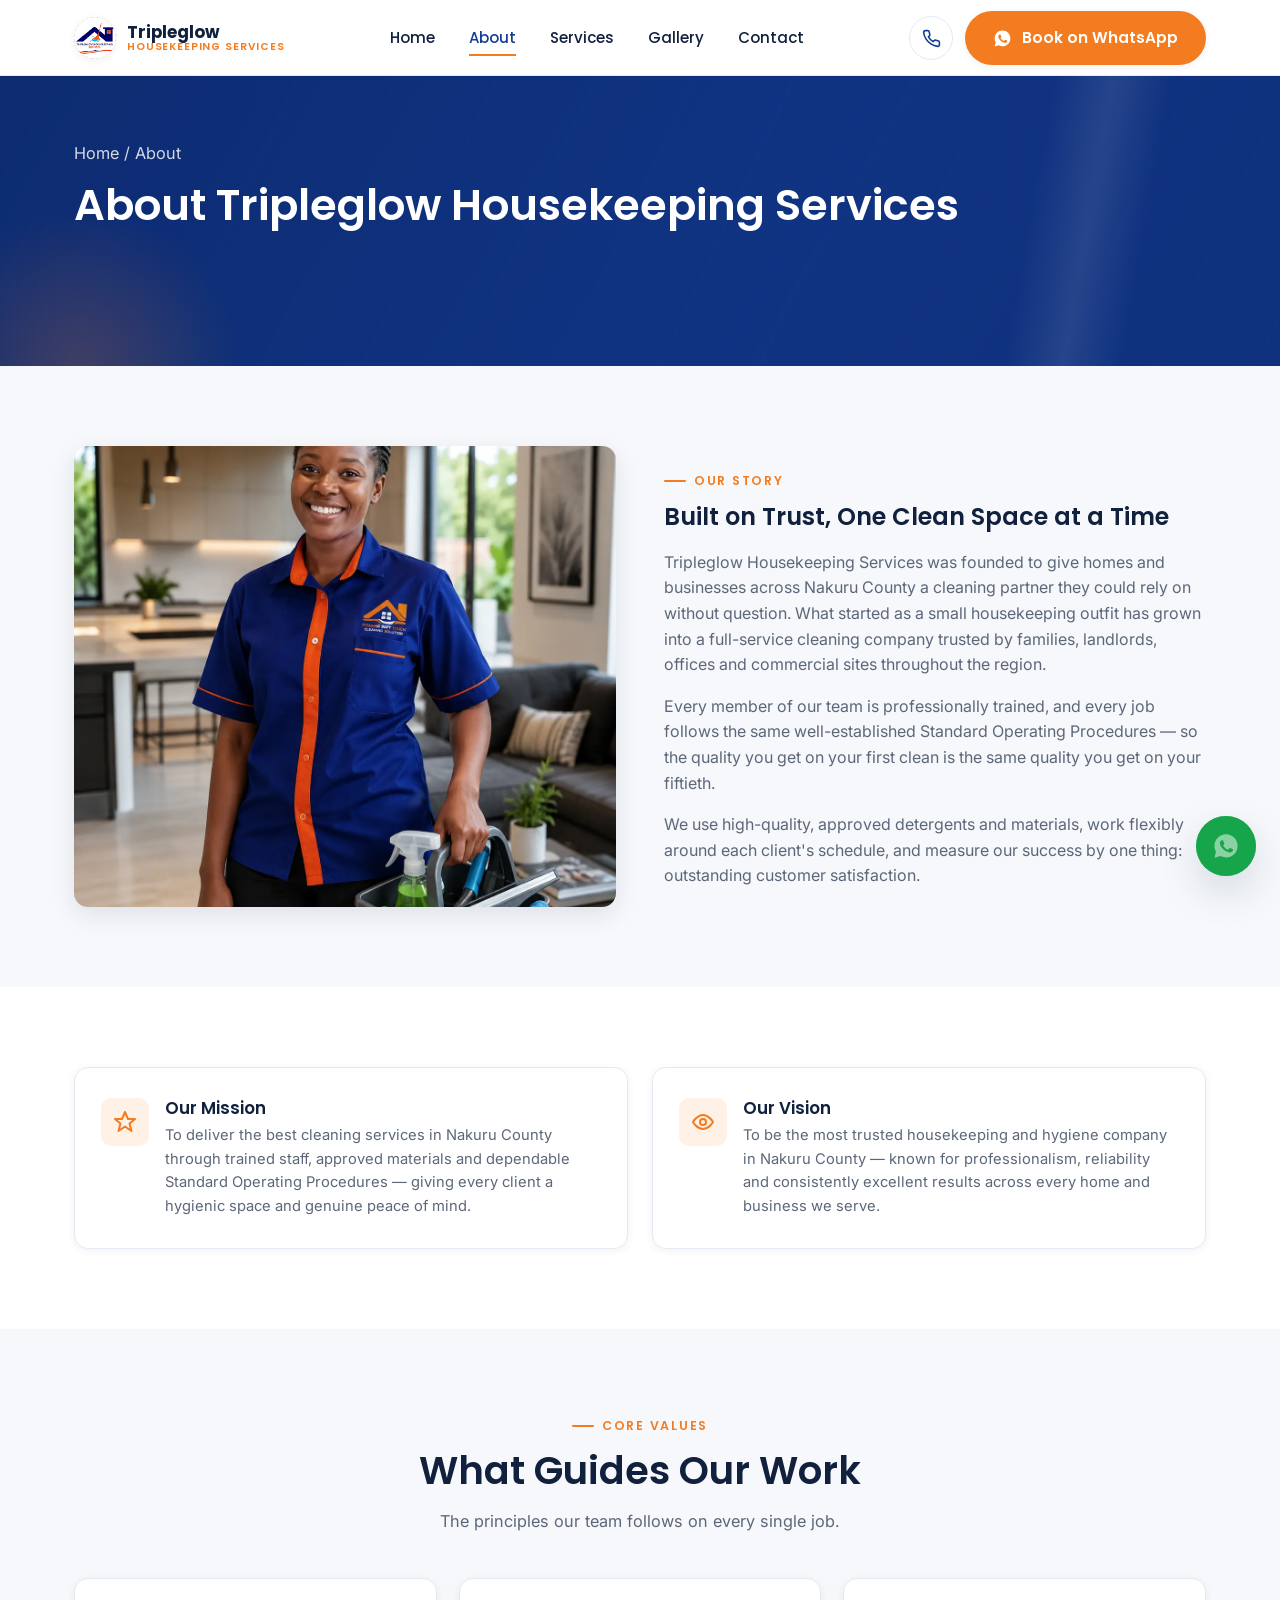
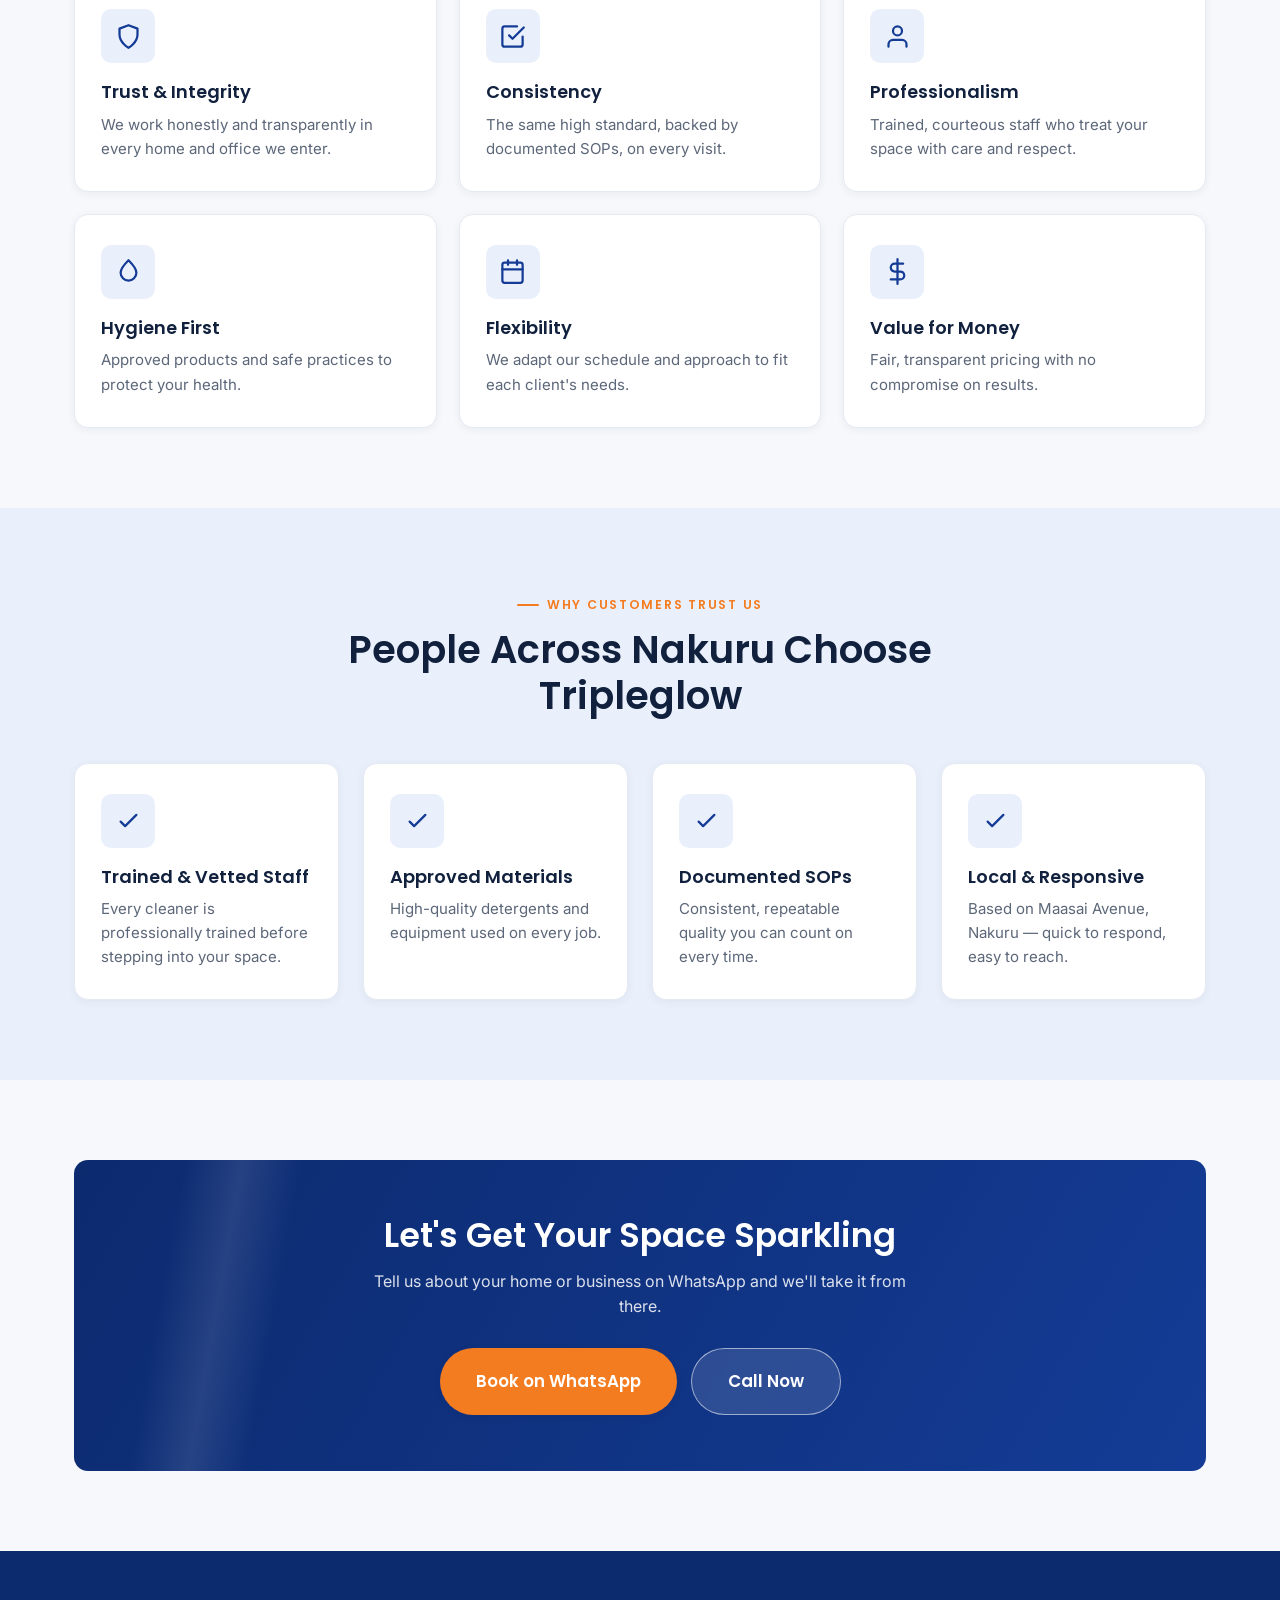
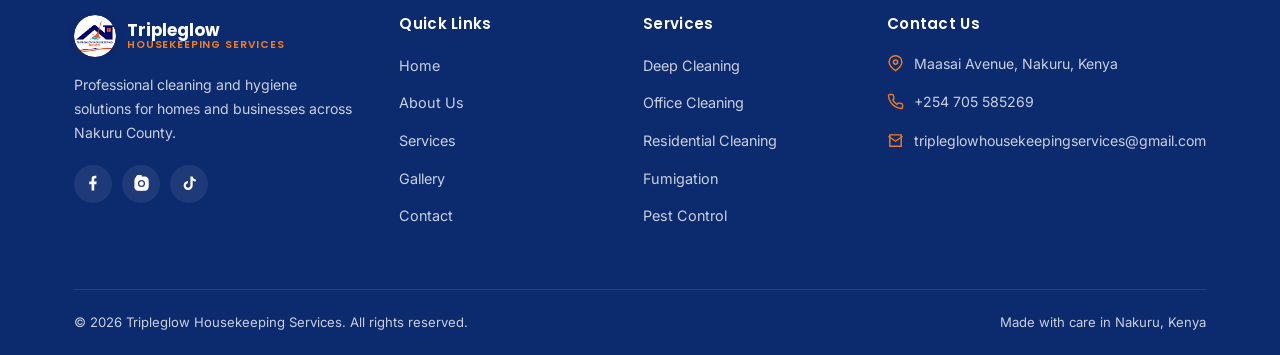
==== about.html @ 1dbc38e0 "Initial commit" ====
<!DOCTYPE html>
<html lang="en">
<head>
<meta charset="UTF-8">
<meta name="viewport" content="width=device-width, initial-scale=1.0">
<title>About Us | Tripleglow Housekeeping Services Nakuru</title>
<meta name="description" content="Learn about Tripleglow Housekeeping Services — our story, mission, vision and values behind Nakuru's trusted cleaning company.">
<meta name="robots" content="index, follow, max-image-preview:large">
<meta name="geo.region" content="KE-30">
<meta name="geo.placename" content="Nakuru">
<link rel="canonical" href="https://tripleglowhousekeeping.co.ke/about.html">

<meta property="og:type" content="website">
<meta property="og:title" content="About Us | Tripleglow Housekeeping Services">
<meta property="og:description" content="Our story, mission, vision and values — the team behind Nakuru's trusted cleaning company.">
<meta property="og:image" content="https://tripleglowhousekeeping.co.ke/assets/images/shared/og-cover.webp">
<meta property="og:image:width" content="1200">
<meta property="og:image:height" content="630">
<meta property="og:image:alt" content="Tripleglow Housekeeping Services — professional cleaning in Nakuru, Kenya">
<meta property="og:url" content="https://tripleglowhousekeeping.co.ke/about.html">
<meta property="og:locale" content="en_KE">
<meta property="og:site_name" content="Tripleglow Housekeeping Services">

<meta name="twitter:card" content="summary_large_image">
<meta name="twitter:title" content="About Us | Tripleglow Housekeeping Services">
<meta name="twitter:description" content="Our story, mission, vision and values — the team behind Nakuru's trusted cleaning company.">
<meta name="twitter:image" content="https://tripleglowhousekeeping.co.ke/assets/images/shared/og-cover.webp">

<link rel="icon" href="favicon.ico?v=2" sizes="any">
<link rel="icon" href="assets/icons/logo.png?v=2" type="image/png">
<link rel="apple-touch-icon" href="assets/icons/logo.png?v=2">
<link rel="preconnect" href="https://fonts.googleapis.com">
<link rel="preconnect" href="https://fonts.gstatic.com" crossorigin>
<link href="https://fonts.googleapis.com/css2?family=Poppins:wght@500;600;700&family=Inter:wght@400;500;600&display=swap" rel="stylesheet">
<link rel="stylesheet" href="css/style.css">

<script type="application/ld+json">
{
  "@context": "https://schema.org",
  "@type": "BreadcrumbList",
  "itemListElement": [
    { "@type": "ListItem", "position": 1, "name": "Home", "item": "https://tripleglowhousekeeping.co.ke/" },
    { "@type": "ListItem", "position": 2, "name": "About", "item": "https://tripleglowhousekeeping.co.ke/about.html" }
  ]
}
</script>
</head>
<body>

<a href="#main" class="skip-link">Skip to content</a>

<div class="page-gate" aria-hidden="true">
  <span class="gate-panel gate-left"></span>
  <span class="gate-panel gate-right"></span>
  <span class="gate-mark">
    <svg viewBox="0 0 24 24" fill="none" stroke="#fff" stroke-width="2" stroke-linecap="round" stroke-linejoin="round"><path d="M5 12l4 4L19 6"/></svg>
  </span>
</div>

<header class="site-header">
  <div class="container nav">
    <a href="index.html" class="brand" aria-label="Tripleglow Housekeeping Services home">
      <span class="brand-mark"><img src="assets/icons/logo.png" alt="Tripleglow Housekeeping Services logo" width="42" height="42" loading="eager"></span>
      <span class="brand-name"><strong>Tripleglow</strong><span>Housekeeping Services</span></span>
    </a>
    <nav class="nav-links" aria-label="Primary">
      <a href="index.html">Home</a>
      <a href="about.html" class="active">About</a>
      <a href="services.html">Services</a>
      <a href="gallery.html">Gallery</a>
      <a href="contact.html">Contact</a>
    </nav>
    <div class="nav-cta">
      <a href="tel:+254705585269" class="nav-call" aria-label="Call Tripleglow Housekeeping Services">
        <svg viewBox="0 0 24 24" fill="none" stroke="currentColor" stroke-width="2" stroke-linecap="round" stroke-linejoin="round"><path d="M22 16.92v3a2 2 0 0 1-2.18 2 19.79 19.79 0 0 1-8.63-3.07 19.5 19.5 0 0 1-6-6 19.79 19.79 0 0 1-3.07-8.67A2 2 0 0 1 4.11 2h3a2 2 0 0 1 2 1.72c.127.96.361 1.903.7 2.81a2 2 0 0 1-.45 2.11L8.09 9.91a16 16 0 0 0 6 6l1.27-1.27a2 2 0 0 1 2.11-.45c.907.339 1.85.573 2.81.7A2 2 0 0 1 22 16.92z"/></svg>
      </a>
      <a href="https://wa.me/254705585269?text=Hello%20Tripleglow%20Housekeeping%20Services,%20I%20would%20like%20to%20request%20a%20quotation%20for%20your%20cleaning%20services." class="btn btn-primary" target="_blank" rel="noopener">
        <svg viewBox="0 0 24 24" fill="currentColor"><path d="M12.04 2C6.58 2 2.13 6.45 2.13 11.91c0 1.75.46 3.45 1.32 4.95L2.05 22l5.25-1.38a9.9 9.9 0 0 0 4.74 1.21h.01c5.46 0 9.9-4.45 9.9-9.91C21.96 6.45 17.5 2 12.04 2zm5.83 14.11c-.24.68-1.4 1.31-1.93 1.36-.53.06-1 .27-3.32-.7-2.8-1.16-4.6-4-4.74-4.19-.14-.19-1.13-1.51-1.13-2.87 0-1.37.71-2.03.97-2.31.25-.28.55-.35.73-.35.19 0 .37 0 .53.01.17.01.4-.06.62.48.24.58.81 2 .88 2.14.07.14.11.31.02.5-.09.19-.14.31-.28.47-.14.16-.29.36-.42.48-.14.14-.28.28-.12.55.16.28.72 1.19 1.55 1.93 1.06.95 1.96 1.24 2.24 1.38.28.14.44.12.6-.07.16-.19.7-.81.89-1.09.19-.28.37-.23.62-.14.26.09 1.63.77 1.91.91.28.14.46.21.53.33.07.12.07.68-.17 1.36z"/></svg>
        <span class="cta-label">Book on WhatsApp</span>
      </a>
    </div>
    <button class="hamburger" aria-label="Open menu" aria-expanded="false"><span></span><span></span><span></span></button>
  </div>
</header>

<div class="mobile-panel">
  <a href="index.html">Home</a>
  <a href="about.html" class="active">About</a>
  <a href="services.html">Services</a>
  <a href="gallery.html">Gallery</a>
  <a href="contact.html">Contact</a>
  <a href="https://wa.me/254705585269?text=Hello%20Tripleglow%20Housekeeping%20Services,%20I%20would%20like%20to%20request%20a%20quotation%20for%20your%20cleaning%20services." class="btn btn-primary btn-block" target="_blank" rel="noopener">Book on WhatsApp</a>
</div>

<main id="main">

  <section class="page-banner">
    <div class="page-banner-bg" aria-hidden="true">
      <div class="banner-bg-slide" style="background-image:url('assets/images/about/about-banner-1.webp')"></div>
      <div class="banner-bg-slide" style="background-image:url('assets/images/about/about-banner-2.webp')"></div>
    </div>
    <div class="page-banner-overlay" aria-hidden="true"></div>
    <div class="container">
      <p class="breadcrumb"><a href="index.html">Home</a> / About</p>
      <h1>About Tripleglow Housekeeping Services</h1>
      <p>Nakuru's dedicated team for hygienic, reliable and professional cleaning — built on trained people and proven process.</p>
    </div>
  </section>

  <!-- STORY -->
  <section>
    <div class="container story-grid">
      <div class="story-photo reveal">
        <img src="assets/images/about/about-team.webp" alt="Tripleglow Housekeeping Services staff portrait" loading="lazy" width="900" height="1000" style="width:100%;height:100%;object-fit:cover;border-radius:inherit;">
      </div>
      <div class="reveal">
        <span class="eyebrow">Our Story</span>
        <h2 style="margin-bottom:18px;">Built on Trust, One Clean Space at a Time</h2>
        <p style="color:var(--grey); margin-bottom:16px;">Tripleglow Housekeeping Services was founded to give homes and businesses across Nakuru County a cleaning partner they could rely on without question. What started as a small housekeeping outfit has grown into a full-service cleaning company trusted by families, landlords, offices and commercial sites throughout the region.</p>
        <p style="color:var(--grey); margin-bottom:16px;">Every member of our team is professionally trained, and every job follows the same well-established Standard Operating Procedures — so the quality you get on your first clean is the same quality you get on your fiftieth.</p>
        <p style="color:var(--grey);">We use high-quality, approved detergents and materials, work flexibly around each client's schedule, and measure our success by one thing: outstanding customer satisfaction.</p>
      </div>
    </div>
  </section>

  <!-- MISSION / VISION -->
  <section class="section-alt">
    <div class="container">
      <div class="grid grid-2">
        <div class="card reveal mv-card">
          <span class="icon-wrap"><svg viewBox="0 0 24 24" fill="none" stroke="currentColor" stroke-width="2" stroke-linecap="round" stroke-linejoin="round"><path d="M12 2l3 7h7l-5.5 4.5L18.5 21 12 16.5 5.5 21l2-7.5L2 9h7z"/></svg></span>
          <div>
            <h3>Our Mission</h3>
            <p>To deliver the best cleaning services in Nakuru County through trained staff, approved materials and dependable Standard Operating Procedures — giving every client a hygienic space and genuine peace of mind.</p>
          </div>
        </div>
        <div class="card reveal mv-card">
          <span class="icon-wrap"><svg viewBox="0 0 24 24" fill="none" stroke="currentColor" stroke-width="2" stroke-linecap="round" stroke-linejoin="round"><circle cx="12" cy="12" r="3"/><path d="M2 12s4-7 10-7 10 7 10 7-4 7-10 7-10-7-10-7z"/></svg></span>
          <div>
            <h3>Our Vision</h3>
            <p>To be the most trusted housekeeping and hygiene company in Nakuru County — known for professionalism, reliability and consistently excellent results across every home and business we serve.</p>
          </div>
        </div>
      </div>
    </div>
  </section>

  <!-- CORE VALUES -->
  <section>
    <div class="container">
      <div class="section-head center reveal">
        <span class="eyebrow">Core Values</span>
        <h2>What Guides Our Work</h2>
        <p>The principles our team follows on every single job.</p>
      </div>
      <div class="values-grid">
        <div class="card reveal">
          <span class="card-icon"><svg viewBox="0 0 24 24" fill="none" stroke="currentColor" stroke-width="2" stroke-linecap="round" stroke-linejoin="round"><path d="M12 22s8-4.5 8-11.8V5l-8-3-8 3v5.2C4 17.5 12 22 12 22z"/></svg></span>
          <h3>Trust &amp; Integrity</h3>
          <p>We work honestly and transparently in every home and office we enter.</p>
        </div>
        <div class="card reveal">
          <span class="card-icon"><svg viewBox="0 0 24 24" fill="none" stroke="currentColor" stroke-width="2" stroke-linecap="round" stroke-linejoin="round"><path d="M9 11l3 3L22 4M21 12v7a2 2 0 0 1-2 2H5a2 2 0 0 1-2-2V5a2 2 0 0 1 2-2h11"/></svg></span>
          <h3>Consistency</h3>
          <p>The same high standard, backed by documented SOPs, on every visit.</p>
        </div>
        <div class="card reveal">
          <span class="card-icon"><svg viewBox="0 0 24 24" fill="none" stroke="currentColor" stroke-width="2" stroke-linecap="round" stroke-linejoin="round"><path d="M20 21v-2a4 4 0 0 0-4-4H8a4 4 0 0 0-4 4v2"/><circle cx="12" cy="7" r="4"/></svg></span>
          <h3>Professionalism</h3>
          <p>Trained, courteous staff who treat your space with care and respect.</p>
        </div>
        <div class="card reveal">
          <span class="card-icon"><svg viewBox="0 0 24 24" fill="none" stroke="currentColor" stroke-width="2" stroke-linecap="round" stroke-linejoin="round"><path d="M12 2C8 6 5 9.5 5 13a7 7 0 0 0 14 0c0-3.5-3-7-7-11z"/></svg></span>
          <h3>Hygiene First</h3>
          <p>Approved products and safe practices to protect your health.</p>
        </div>
        <div class="card reveal">
          <span class="card-icon"><svg viewBox="0 0 24 24" fill="none" stroke="currentColor" stroke-width="2" stroke-linecap="round" stroke-linejoin="round"><rect x="3" y="4" width="18" height="18" rx="2"/><path d="M16 2v4M8 2v4M3 10h18"/></svg></span>
          <h3>Flexibility</h3>
          <p>We adapt our schedule and approach to fit each client's needs.</p>
        </div>
        <div class="card reveal">
          <span class="card-icon"><svg viewBox="0 0 24 24" fill="none" stroke="currentColor" stroke-width="2" stroke-linecap="round" stroke-linejoin="round"><path d="M12 1v22M17 5H9.5a3.5 3.5 0 0 0 0 7h5a3.5 3.5 0 0 1 0 7H6"/></svg></span>
          <h3>Value for Money</h3>
          <p>Fair, transparent pricing with no compromise on results.</p>
        </div>
      </div>
    </div>
  </section>

  <!-- WHY CUSTOMERS TRUST US -->
  <section class="section-tint">
    <div class="container">
      <div class="section-head center reveal">
        <span class="eyebrow">Why Customers Trust Us</span>
        <h2>People Across Nakuru Choose Tripleglow</h2>
      </div>
      <div class="grid grid-4">
        <div class="card reveal">
          <span class="card-icon"><svg viewBox="0 0 24 24" fill="none" stroke="currentColor" stroke-width="2" stroke-linecap="round" stroke-linejoin="round"><path d="M5 13l4 4L19 7"/></svg></span>
          <h3>Trained &amp; Vetted Staff</h3>
          <p>Every cleaner is professionally trained before stepping into your space.</p>
        </div>
        <div class="card reveal">
          <span class="card-icon"><svg viewBox="0 0 24 24" fill="none" stroke="currentColor" stroke-width="2" stroke-linecap="round" stroke-linejoin="round"><path d="M5 13l4 4L19 7"/></svg></span>
          <h3>Approved Materials</h3>
          <p>High-quality detergents and equipment used on every job.</p>
        </div>
        <div class="card reveal">
          <span class="card-icon"><svg viewBox="0 0 24 24" fill="none" stroke="currentColor" stroke-width="2" stroke-linecap="round" stroke-linejoin="round"><path d="M5 13l4 4L19 7"/></svg></span>
          <h3>Documented SOPs</h3>
          <p>Consistent, repeatable quality you can count on every time.</p>
        </div>
        <div class="card reveal">
          <span class="card-icon"><svg viewBox="0 0 24 24" fill="none" stroke="currentColor" stroke-width="2" stroke-linecap="round" stroke-linejoin="round"><path d="M5 13l4 4L19 7"/></svg></span>
          <h3>Local &amp; Responsive</h3>
          <p>Based on Maasai Avenue, Nakuru — quick to respond, easy to reach.</p>
        </div>
      </div>
    </div>
  </section>

  <section>
    <div class="container">
      <div class="cta-band reveal">
        <div class="inner">
          <h2>Let's Get Your Space Sparkling</h2>
          <p>Tell us about your home or business on WhatsApp and we'll take it from there.</p>
          <div class="actions">
            <a href="https://wa.me/254705585269?text=Hello%20Tripleglow%20Housekeeping%20Services,%20I%20would%20like%20to%20request%20a%20quotation%20for%20your%20cleaning%20services." class="btn btn-primary btn-lg" target="_blank" rel="noopener">Book on WhatsApp</a>
            <a href="tel:+254705585269" class="btn btn-ghost-light btn-lg">Call Now</a>
          </div>
        </div>
      </div>
    </div>
  </section>

</main>

<footer class="site-footer">
  <div class="container">
    <div class="footer-grid">
      <div class="footer-brand reveal">
        <a href="index.html" class="brand">
          <span class="brand-mark"><img src="assets/icons/logo.png" alt="Tripleglow Housekeeping Services logo" width="42" height="42" loading="eager"></span>
          <span class="brand-name"><strong>Tripleglow</strong><span>Housekeeping Services</span></span>
        </a>
        <p class="desc">Professional cleaning and hygiene solutions for homes and businesses across Nakuru County.</p>
        <div class="footer-social">
          <a href="https://facebook.com/tripleglowhousekeeping" target="_blank" rel="noopener" aria-label="Facebook"><svg viewBox="0 0 24 24" fill="currentColor"><path d="M13 22v-9h3l.5-4H13V6.5c0-1.16.32-1.95 2-1.95H16V1.09C15.7 1.05 14.68 1 13.5 1 11 1 9.3 2.49 9.3 5.2V9H6v4h3.3v9z"/></svg></a>
          <a href="https://instagram.com/tripleglowhousekeeping" target="_blank" rel="noopener" aria-label="Instagram"><svg viewBox="0 0 24 24" fill="currentColor"><path d="M12 2c2.7 0 3 .01 4.12.06 1.11.05 1.87.23 2.53.48.68.27 1.26.62 1.83 1.19.57.57.92 1.15 1.19 1.83.25.66.43 1.42.48 2.53.05 1.12.06 1.42.06 4.12s-.01 3-.06 4.12c-.05 1.11-.23 1.87-.48 2.53a5.1 5.1 0 0 1-1.19 1.83 5.1 5.1 0 0 1-1.83 1.19c-.66.25-1.42.43-2.53.48-1.12.05-1.42.06-4.12.06s-3-.01-4.12-.06c-1.11-.05-1.87-.23-2.53-.48a5.1 5.1 0 0 1-1.83-1.19 5.1 5.1 0 0 1-1.19-1.83c-.25-.66-.43-1.42-.48-2.53C2.01 15 2 14.7 2 12s.01-3 .06-4.12c.05-1.11.23-1.87.48-2.53.27-.68.62-1.26 1.19-1.83A5.1 5.1 0 0 1 5.56.54C6.22.29 6.98.11 8.09.06 9.21.01 9.5 0 12.2 0zm0 5a5 5 0 1 0 0 10 5 5 0 0 0 0-10zm0 8.2a3.2 3.2 0 1 1 0-6.4 3.2 3.2 0 0 1 0 6.4zm5.2-8.4a1.17 1.17 0 1 1 0-2.34 1.17 1.17 0 0 1 0 2.34z"/></svg></a>
          <a href="https://tiktok.com/@tripleglowhousekeeping" target="_blank" rel="noopener" aria-label="TikTok"><svg viewBox="0 0 24 24" fill="currentColor"><path d="M16.5 2c.3 2.4 1.8 4 4.5 4.2v3.1c-1.6.1-3-.4-4.5-1.4v6.8c0 3.6-2.9 6.3-6.4 6.3S3.7 18.3 3.7 14.7c0-3.5 2.7-6.2 6.1-6.3v3.2c-1.7.2-3 1.6-3 3.2 0 1.8 1.4 3.2 3.2 3.2s3.3-1.4 3.3-3.2V2h3.2z"/></svg></a>
        </div>
      </div>
      <div class="reveal">
        <h4>Quick Links</h4>
        <ul class="footer-links">
          <li><a href="index.html">Home</a></li>
          <li><a href="about.html">About Us</a></li>
          <li><a href="services.html">Services</a></li>
          <li><a href="gallery.html">Gallery</a></li>
          <li><a href="contact.html">Contact</a></li>
        </ul>
      </div>
      <div class="reveal">
        <h4>Services</h4>
        <ul class="footer-links">
          <li><a href="services.html#deep-cleaning">Deep Cleaning</a></li>
          <li><a href="services.html#office-cleaning">Office Cleaning</a></li>
          <li><a href="services.html#residential-cleaning">Residential Cleaning</a></li>
          <li><a href="services.html#fumigation">Fumigation</a></li>
          <li><a href="services.html#pest-control">Pest Control</a></li>
        </ul>
      </div>
      <div class="reveal">
        <h4>Contact Us</h4>
        <ul class="footer-contact">
          <li><svg viewBox="0 0 24 24" fill="none" stroke="currentColor" stroke-width="2"><path d="M21 10c0 6-9 12-9 12S3 16 3 10a9 9 0 0 1 18 0z"/><circle cx="12" cy="10" r="3"/></svg><span>Maasai Avenue, Nakuru, Kenya</span></li>
          <li><svg viewBox="0 0 24 24" fill="none" stroke="currentColor" stroke-width="2"><path d="M22 16.92v3a2 2 0 0 1-2.18 2 19.79 19.79 0 0 1-8.63-3.07 19.5 19.5 0 0 1-6-6A19.79 19.79 0 0 1 2.12 4.18 2 2 0 0 1 4.11 2h3a2 2 0 0 1 2 1.72c.127.96.361 1.903.7 2.81a2 2 0 0 1-.45 2.11L8.09 9.91a16 16 0 0 0 6 6l1.27-1.27a2 2 0 0 1 2.11-.45c.907.339 1.85.573 2.81.7A2 2 0 0 1 22 16.92z"/></svg><a href="tel:+254705585269">+254 705 585269</a></li>
          <li><svg viewBox="0 0 24 24" fill="none" stroke="currentColor" stroke-width="2"><path d="M4 4h16v16H4z"/><path d="M22 6l-10 7L2 6"/></svg><a href="mailto:tripleglowhousekeepingservices@gmail.com">tripleglowhousekeepingservices@gmail.com</a></li>
        </ul>
      </div>
    </div>
    <div class="footer-bottom">
      <span>&copy; <span id="current-year">2026</span> Tripleglow Housekeeping Services. All rights reserved.</span>
      <span>Made with care in Nakuru, Kenya</span>
    </div>
  </div>
</footer>

<a href="https://wa.me/254705585269?text=Hello%20Tripleglow%20Housekeeping%20Services,%20I%20would%20like%20to%20request%20a%20quotation%20for%20your%20cleaning%20services." class="wa-float" target="_blank" rel="noopener" aria-label="Chat with us on WhatsApp">
  <svg viewBox="0 0 24 24" fill="currentColor"><path d="M12.04 2C6.58 2 2.13 6.45 2.13 11.91c0 1.75.46 3.45 1.32 4.95L2.05 22l5.25-1.38a9.9 9.9 0 0 0 4.74 1.21h.01c5.46 0 9.9-4.45 9.9-9.91C21.96 6.45 17.5 2 12.04 2zm5.83 14.11c-.24.68-1.4 1.31-1.93 1.36-.53.06-1 .27-3.32-.7-2.8-1.16-4.6-4-4.74-4.19-.14-.19-1.13-1.51-1.13-2.87 0-1.37.71-2.03.97-2.31.25-.28.55-.35.73-.35.19 0 .37 0 .53.01.17.01.4-.06.62.48.24.58.81 2 .88 2.14.07.14.11.31.02.5-.09.19-.14.31-.28.47-.14.16-.29.36-.42.48-.14.14-.28.28-.12.55.16.28.72 1.19 1.55 1.93 1.06.95 1.96 1.24 2.24 1.38.28.14.44.12.6-.07.16-.19.7-.81.89-1.09.19-.28.37-.23.62-.14.26.09 1.63.77 1.91.91.28.14.46.21.53.33.07.12.07.68-.17 1.36z"/></svg>
</a>

<script src="js/main.js"></script>
</body>
</html>
---- css/style.css ----
/* ============================================================
   TRIPLEGLOW HOUSEKEEPING SERVICES — SHARED STYLESHEET
   Design tokens, layout system, components, animations.
   ============================================================ */

/* ---------- Design Tokens ---------- */
:root{
  --blue: #143C96;
  --blue-dark: #0C2A6E;
  --blue-tint: #EAF0FB;
  --orange: #F47C20;
  --orange-dark: #D9640D;
  --orange-tint: #FFF1E6;
  --white: #FFFFFF;
  --bg: #F6F8FB;
  --ink: #10203D;
  --grey: #5C6779;
  --grey-light: #90999E;
  --border: #E4E9F2;

  --radius-sm: 10px;
  --radius-md: 12px;
  --radius-lg: 14px;

  --shadow-sm: 0 2px 8px rgba(16, 32, 61, 0.06);
  --shadow-md: 0 8px 24px rgba(16, 32, 61, 0.10);
  --shadow-lg: 0 16px 40px rgba(16, 32, 61, 0.14);

  --font-display: 'Poppins', 'Segoe UI', sans-serif;
  --font-body: 'Inter', 'Segoe UI', sans-serif;

  --container: 1180px;
  --header-h: 76px;

  --ease-out-expo: cubic-bezier(0.16, 1, 0.3, 1);
  --ease-spring: cubic-bezier(0.34, 1.56, 0.64, 1);
  --ease-smooth: cubic-bezier(0.65, 0, 0.35, 1);
}

/* ---------- Reset ---------- */
*, *::before, *::after{ box-sizing: border-box; margin: 0; padding: 0; }
html{ scroll-behavior: smooth; }
@media (prefers-reduced-motion: reduce){
  html{ scroll-behavior: auto; }
  *, *::before, *::after{ animation-duration: 0.01ms !important; animation-iteration-count: 1 !important; transition-duration: 0.01ms !important; scroll-behavior: auto !important; }
  .hero-bg-slide, .banner-bg-slide{ animation: none !important; opacity: 0; transform: none !important; }
  .hero-bg-slide:first-child, .banner-bg-slide:first-child{ opacity: 1 !important; }
}
body{
  font-family: var(--font-body);
  color: var(--ink);
  background: var(--bg);
  line-height: 1.6;
  -webkit-font-smoothing: antialiased;
  overflow-x: hidden;
  transition: opacity .28s var(--ease-smooth);
}
body.page-exit{ opacity: 0; }

/* ---------- Page gate (entrance/exit reveal) ---------- */
.page-gate{
  position: fixed; inset: 0; z-index: 600; display: flex;
  pointer-events: none;
}
.gate-panel{
  width: 50%; height: 100%; pointer-events: auto;
  background: linear-gradient(160deg, var(--blue-dark) 0%, var(--blue) 100%);
}
.gate-left{ animation: gate-open-left .85s var(--ease-out-expo) .32s both; }
.gate-right{ animation: gate-open-right .85s var(--ease-out-expo) .32s both; }
@keyframes gate-open-left{ from{ transform: translateX(0); } to{ transform: translateX(-100%); } }
@keyframes gate-open-right{ from{ transform: translateX(0); } to{ transform: translateX(100%); } }

.gate-mark{
  position: absolute; top: 50%; left: 50%; z-index: 2;
  width: 62px; height: 62px; border-radius: 16px;
  background: linear-gradient(135deg, var(--orange) 0%, var(--orange-dark) 100%);
  display: flex; align-items: center; justify-content: center; box-shadow: var(--shadow-lg);
  animation: gate-mark-pop .45s var(--ease-spring) .05s both, gate-mark-fade .3s ease .5s both;
}
.gate-mark svg{ width: 28px; height: 28px; }
@keyframes gate-mark-pop{
  from{ transform: translate(-50%,-50%) scale(0.3); opacity: 0; }
  to{ transform: translate(-50%,-50%) scale(1); opacity: 1; }
}
@keyframes gate-mark-fade{
  from{ transform: translate(-50%,-50%) scale(1); opacity: 1; }
  to{ transform: translate(-50%,-50%) scale(0.7); opacity: 0; }
}

/* Gate-close, played briefly before navigating to another page (see js/main.js) */
.page-gate.closing .gate-mark{ display: none; }
.page-gate.closing .gate-left{ animation: gate-close-left .5s var(--ease-smooth) both; }
.page-gate.closing .gate-right{ animation: gate-close-right .5s var(--ease-smooth) both; }
@keyframes gate-close-left{ from{ transform: translateX(-100%); } to{ transform: translateX(0); } }
@keyframes gate-close-right{ from{ transform: translateX(100%); } to{ transform: translateX(0); } }

/* Top-of-viewport scroll progress indicator */
.scroll-progress{
  position: fixed; top: 0; left: 0; height: 3px; width: 0%;
  background: linear-gradient(90deg, var(--orange), var(--blue));
  z-index: 400; transition: width .12s linear;
  pointer-events: none;
}
img{ max-width: 100%; display: block; }
a{ color: inherit; text-decoration: none; }
ul{ list-style: none; }
button{ font-family: inherit; cursor: pointer; border: none; background: none; }
input, textarea{ font-family: inherit; }
h1,h2,h3,h4{ font-family: var(--font-display); color: var(--ink); line-height: 1.2; font-weight: 600; }
.container{ width: 100%; max-width: var(--container); margin: 0 auto; padding: 0 24px; }
@media (max-width: 380px){
  .container{ padding: 0 16px; }
}

/* Visible keyboard focus */
a:focus-visible, button:focus-visible, input:focus-visible, textarea:focus-visible{
  outline: 3px solid var(--orange);
  outline-offset: 2px;
  border-radius: 4px;
}

.skip-link{
  position: absolute; left: -999px; top: 0; background: var(--blue); color: var(--white);
  padding: 12px 20px; z-index: 200; border-radius: 0 0 8px 0;
}
.skip-link:focus{ left: 0; }

/* ---------- Eyebrow / Section heads ---------- */
.eyebrow{
  display: inline-flex; align-items: center; gap: 8px;
  font-family: var(--font-display); font-weight: 600; font-size: 0.78rem;
  letter-spacing: 0.14em; text-transform: uppercase; color: var(--orange);
  margin-bottom: 12px;
}
.eyebrow::before{
  content: ""; width: 22px; height: 2px; background: var(--orange); display: inline-block; border-radius: 2px;
}
.section-head{ max-width: 640px; margin-bottom: 44px; }
.section-head.center{ margin-left: auto; margin-right: auto; text-align: center; }
.section-head h2{ font-size: clamp(1.7rem, 3.2vw, 2.4rem); margin-bottom: 14px; }
.section-head p{ color: var(--grey); font-size: 1.02rem; }

section{ padding: 80px 0; }
.section-alt{ background: var(--white); }
.section-tint{ background: var(--blue-tint); }

/* ---------- Buttons ---------- */
.btn{
  display: inline-flex; align-items: center; justify-content: center; gap: 10px;
  font-family: var(--font-display); font-weight: 600; font-size: 0.96rem;
  padding: 15px 28px; border-radius: 999px; transition: transform .18s ease, box-shadow .18s ease, background .18s ease;
  white-space: nowrap; position: relative; overflow: hidden;
}
.btn::before{
  content: ""; position: absolute; top: 0; left: -60%; width: 40%; height: 100%;
  background: linear-gradient(120deg, transparent, rgba(255,255,255,0.4), transparent);
  transform: skewX(-20deg); transition: left .6s var(--ease-out-expo); pointer-events: none;
}
.btn:hover::before{ left: 130%; }
.btn svg{ width: 19px; height: 19px; flex-shrink: 0; }
.btn-primary{ background: var(--orange); color: var(--white); box-shadow: var(--shadow-sm); }
.btn-primary:hover{ background: var(--orange-dark); transform: translateY(-2px); box-shadow: var(--shadow-md); }
.btn-secondary{ background: var(--white); color: var(--blue); border: 1.5px solid var(--border); }
.btn-secondary:hover{ border-color: var(--blue); transform: translateY(-2px); box-shadow: var(--shadow-sm); }
.btn-ghost-light{ background: rgba(255,255,255,0.12); color: var(--white); border: 1.5px solid rgba(255,255,255,0.55); backdrop-filter: blur(4px); }
.btn-ghost-light:hover{ background: rgba(255,255,255,0.22); transform: translateY(-2px); }
.btn-block{ width: 100%; }
.btn-lg{ padding: 19px 36px; font-size: 1.05rem; }

/* ---------- Header / Nav ---------- */
.site-header{
  position: sticky; top: 0; z-index: 100; height: var(--header-h);
  background: rgba(255,255,255,0.92); backdrop-filter: blur(10px);
  border-bottom: 1px solid var(--border);
  box-shadow: none;
  transition: box-shadow .35s var(--ease-smooth);
}
.site-header.scrolled{ box-shadow: 0 4px 18px rgba(16,32,61,0.08); }
.nav{ height: var(--header-h); display: flex; align-items: center; justify-content: space-between; }
.brand{ display: flex; align-items: center; gap: 11px; font-family: var(--font-display); }
.brand-mark{
  width: 42px; height: 42px; border-radius: 50%;
  display: flex; align-items: center; justify-content: center; position: relative; overflow: hidden;
  box-shadow: var(--shadow-sm);
  flex: none;
}
.brand-mark img{ width: 100%; height: 100%; object-fit: cover; display: block; }
.brand-name{ display: flex; flex-direction: column; line-height: 1.1; }
.brand-name strong{ font-size: 1.05rem; font-weight: 700; color: var(--ink); }
.brand-name span{ font-size: 0.66rem; letter-spacing: 0.08em; color: var(--orange); font-weight: 600; text-transform: uppercase; }

.nav-links{ display: flex; align-items: center; gap: 34px; }
.nav-links a{
  font-family: var(--font-display); font-weight: 500; font-size: 0.94rem; color: var(--ink);
  position: relative; padding: 6px 0;
}
.nav-links a::after{
  content: ""; position: absolute; left: 0; bottom: 0; width: 0; height: 2px; background: var(--orange);
  transition: width .2s ease;
}
.nav-links a:hover::after, .nav-links a.active::after{ width: 100%; }
.nav-links a.active{ color: var(--blue); }
.nav-cta{ display: flex; align-items: center; gap: 12px; }
.nav-call{
  width: 44px; height: 44px; border-radius: 50%; border: 1.5px solid var(--border);
  display: flex; align-items: center; justify-content: center; transition: border-color .18s, background .18s;
}
.nav-call svg{ width: 19px; height: 19px; color: var(--blue); }
.nav-call:hover{ border-color: var(--blue); background: var(--blue-tint); }

.hamburger{
  display: none; width: 42px; height: 42px; border-radius: 10px; border: 1.5px solid var(--border);
  align-items: center; justify-content: center; flex-direction: column; gap: 5px;
}
.hamburger span{ width: 20px; height: 2px; background: var(--ink); border-radius: 2px; transition: transform .25s ease, opacity .25s ease; }
.hamburger.open span:nth-child(1){ transform: translateY(7px) rotate(45deg); }
.hamburger.open span:nth-child(2){ opacity: 0; }
.hamburger.open span:nth-child(3){ transform: translateY(-7px) rotate(-45deg); }

.mobile-panel{
  display: block; position: fixed; top: var(--header-h); right: 0; bottom: 0;
  width: min(84vw, 360px); background: var(--white); z-index: 99;
  padding: 30px 26px 32px; overflow-y: auto;
  box-shadow: -20px 0 50px rgba(16,32,61,0.2);
  transform: translateX(100%); visibility: hidden;
  transition: transform .5s var(--ease-out-expo), visibility 0s linear .5s;
}
.mobile-panel.open{
  transform: translateX(0); visibility: visible;
  transition: transform .5s var(--ease-out-expo), visibility 0s linear 0s;
}
.mobile-panel a{
  display: block; font-family: var(--font-display); font-weight: 600; font-size: 1.15rem;
  padding: 16px 4px; border-bottom: 1px solid var(--border); color: var(--ink);
  opacity: 0; transform: translateX(28px);
  transition: opacity .45s var(--ease-out-expo), transform .45s var(--ease-out-expo), color .18s ease;
}
.mobile-panel.open a{ opacity: 1; transform: translateX(0); }
.mobile-panel a:nth-child(1){ transition-delay: .08s; }
.mobile-panel a:nth-child(2){ transition-delay: .14s; }
.mobile-panel a:nth-child(3){ transition-delay: .20s; }
.mobile-panel a:nth-child(4){ transition-delay: .26s; }
.mobile-panel a:nth-child(5){ transition-delay: .32s; }
.mobile-panel a.active{ color: var(--blue); }
.mobile-panel .btn{
  margin-top: 24px; opacity: 0; transform: translateX(28px);
  transition: opacity .45s var(--ease-out-expo) .38s, transform .45s var(--ease-out-expo) .38s;
}
.mobile-panel.open .btn{ opacity: 1; transform: translateX(0); }

/* Dimmed, blurred backdrop behind the drawer (toggled via body.nav-open in js/main.js) */
body.nav-open::after{
  content: ""; position: fixed; inset: 0; z-index: 98;
  background: rgba(12,42,110,0.38); backdrop-filter: blur(3px);
  animation: fadeIn .35s ease;
}

@media (max-width: 900px){
  .nav-links{ display: none; }
  .hamburger{ display: flex; }
  .nav-call{ display: none; }
  .nav-cta .btn-primary{ display: none; } /* the mobile drawer below has its own full-width "Book on WhatsApp" button */
}

/* Very small phones: a touch more breathing room in the header row */
@media (max-width: 380px){
  .brand-name span{ display: none; } /* drop the "Housekeeping Services" subline, keep "Tripleglow" */
}

/* ---------- Hero ---------- */
.hero{
  position: relative; min-height: 92vh; display: flex; align-items: center;
  padding: 60px 0 80px; overflow: hidden;
  background: #0c2a6e; /* fallback shown while the background photos load */
}

/* 5-image alternating background slideshow (Ken Burns crossfade) */
.hero-bg{ position: absolute; inset: 0; z-index: 0; overflow: hidden; }
.hero-bg-slide{
  position: absolute; inset: 0;
  background-size: cover; background-position: center;
  opacity: 0; transform: scale(1);
  animation: hero-kenburns 22s infinite;
  will-change: opacity, transform;
}
.hero-bg-slide:nth-child(1){ animation-delay: 0s; }
.hero-bg-slide:nth-child(2){ animation-delay: -4.4s; }
.hero-bg-slide:nth-child(3){ animation-delay: -8.8s; }
.hero-bg-slide:nth-child(4){ animation-delay: -13.2s; }
.hero-bg-slide:nth-child(5){ animation-delay: -17.6s; }
@keyframes hero-kenburns{
  0%    { opacity: 0; transform: scale(1); }
  3%    { opacity: 1; }
  17%   { opacity: 1; transform: scale(1.11); }
  20%   { opacity: 0; transform: scale(1.13); }
  100%  { opacity: 0; }
}

/* Brand-colour wash so headline/text stay legible over any photo */
.hero-overlay{
  position: absolute; inset: 0; z-index: 1;
  background:
    linear-gradient(120deg, rgba(12,42,110,0.55) 0%, rgba(20,60,150,0.42) 55%, rgba(20,60,150,0.28) 100%),
    repeating-linear-gradient(115deg, rgba(27,75,176,0.18) 0px, rgba(27,75,176,0.18) 2px, rgba(22,62,147,0.18) 2px, rgba(22,62,147,0.18) 90px);
}
.hero::before{
  content:""; position: absolute; width: 60%; height: 220%; top: -60%; left: -20%; z-index: 2;
  background: linear-gradient(100deg, transparent 42%, rgba(255,255,255,0.10) 50%, transparent 58%);
  animation: sweep 9s ease-in-out infinite;
}
.hero::after{
  content:""; position: absolute; width: 420px; height: 420px; border-radius: 50%;
  background: radial-gradient(circle, rgba(244,124,32,0.28), transparent 70%);
  top: -140px; right: -110px; z-index: 2; pointer-events: none;
  animation: float-orb 11s ease-in-out infinite;
}
@keyframes sweep{
  0%, 100%{ transform: translateX(0) rotate(8deg); }
  50%{ transform: translateX(30%) rotate(8deg); }
}
@keyframes float-orb{
  0%, 100%{ transform: translate(0,0) scale(1); }
  50%{ transform: translate(-34px, 38px) scale(1.06); }
}
.hero-inner{ position: relative; z-index: 3; display: grid; grid-template-columns: 1fr; gap: 48px; align-items: center; max-width: 720px; }

/* Orchestrated hero + banner entrance (played once on load via JS toggling .in) */
.hero-badge, .hero h1, .hero p.lead, .hero-actions, .hero-stats, .hero-float-card,
.page-banner .breadcrumb, .page-banner h1, .page-banner p{
  opacity: 0; transform: translateY(20px);
  transition: opacity .7s var(--ease-out-expo), transform .7s var(--ease-out-expo);
}
.hero-badge.in, .hero h1.in, .hero p.lead.in, .hero-actions.in, .hero-stats.in, .hero-float-card.in,
.page-banner .breadcrumb.in, .page-banner h1.in, .page-banner p.in{
  opacity: 1; transform: translateY(0);
}
.hero-photo{ opacity: 0; transform: scale(0.94); transition: opacity .9s var(--ease-out-expo), transform .9s var(--ease-out-expo); }
.hero-photo.in{ opacity: 1; transform: scale(1); }
.hero-badge{
  display: inline-flex; align-items: center; gap: 8px; background: rgba(255,255,255,0.14);
  border: 1px solid rgba(255,255,255,0.3); color: var(--white); font-size: 0.82rem; font-weight: 600;
  padding: 8px 16px; border-radius: 999px; margin-bottom: 22px; backdrop-filter: blur(6px);
  text-shadow: 0 1px 6px rgba(0,0,0,0.35);
}
.hero-badge svg{ width: 15px; height: 15px; color: var(--orange); }
.hero h1{
  color: var(--white); font-size: clamp(2.2rem, 4.6vw, 3.4rem); margin-bottom: 20px; letter-spacing: -0.01em;
  text-shadow: 0 2px 16px rgba(8,20,50,0.55);
}
.hero h1 em{ font-style: normal; color: var(--orange); }
.hero p.lead{ color: rgba(255,255,255,0.92); font-size: 1.12rem; max-width: 540px; margin-bottom: 34px; text-shadow: 0 1px 10px rgba(8,20,50,0.4); }
.hero-actions{ display: flex; gap: 16px; flex-wrap: wrap; margin-bottom: 40px; }
.hero-stats{ display: flex; gap: 34px; flex-wrap: wrap; }
.hero-stats div strong{ display: block; font-family: var(--font-display); font-size: 1.7rem; color: var(--white); text-shadow: 0 1px 8px rgba(8,20,50,0.4); }
.hero-stats div span{ color: rgba(255,255,255,0.8); font-size: 0.84rem; text-shadow: 0 1px 6px rgba(8,20,50,0.35); }

.hero-art{ position: relative; }
.hero-photo{
  aspect-ratio: 4/5; border-radius: var(--radius-lg); overflow: hidden; position: relative;
  background: linear-gradient(155deg, #E7EDFB 0%, #CFDAF3 100%);
  box-shadow: var(--shadow-lg); border: 6px solid rgba(255,255,255,0.5);
}
.hero-photo .ph-icon{ position:absolute; inset:0; display:flex; align-items:center; justify-content:center; color: var(--blue); opacity:0.35; }
.hero-photo .ph-icon svg{ width: 96px; height: 96px; }
.hero-photo .ph-label{
  position: absolute; bottom: 18px; left: 18px; right: 18px; background: rgba(255,255,255,0.92);
  border-radius: var(--radius-sm); padding: 10px 14px; font-size: 0.78rem; color: var(--grey); font-weight: 500;
}
.hero-float-card{
  position: absolute; bottom: -22px; left: -22px; background: var(--white); border-radius: var(--radius-md);
  box-shadow: var(--shadow-md); padding: 16px 20px; display: flex; align-items: center; gap: 12px; max-width: 240px;
}
.hero-float-card .icon-wrap{ width: 42px; height: 42px; border-radius: 10px; background: var(--orange-tint); display: flex; align-items: center; justify-content: center; flex-shrink: 0; }
.hero-float-card .icon-wrap svg{ width: 22px; height: 22px; color: var(--orange); }
.hero-float-card strong{ display: block; font-size: 0.92rem; font-family: var(--font-display); }
.hero-float-card span{ font-size: 0.78rem; color: var(--grey); }

@media (max-width: 940px){
  .hero-inner{ grid-template-columns: 1fr; }
  .hero-art{ order: -1; max-width: 320px; margin: 0 auto 20px; }
  .hero{ min-height: auto; padding-top: 40px; }
  .hero-float-card{ display: none; }
}
@media (max-width: 480px){
  .hero-stats{ gap: 20px 28px; }
  .hero-actions .btn{ flex: 1 1 auto; }
}

/* ---------- Page Banner (inner pages) ---------- */
.page-banner{
  position: relative; padding: 64px 0 70px; overflow: hidden;
  background: var(--blue-dark); /* fallback shown while the background photos load */
}

/* 2-image alternating background slideshow (Ken Burns crossfade) */
.page-banner-bg{ position: absolute; inset: 0; z-index: 0; overflow: hidden; }
.banner-bg-slide{
  position: absolute; inset: 0;
  background-size: cover; background-position: center;
  opacity: 0; transform: scale(1);
  animation: banner-kenburns 16s infinite;
  will-change: opacity, transform;
}
.banner-bg-slide:nth-child(1){ animation-delay: 0s; }
.banner-bg-slide:nth-child(2){ animation-delay: -8s; }
@keyframes banner-kenburns{
  0%    { opacity: 0; transform: scale(1); }
  4%    { opacity: 1; }
  46%   { opacity: 1; transform: scale(1.09); }
  50%   { opacity: 0; transform: scale(1.11); }
  100%  { opacity: 0; }
}

.page-banner-overlay{
  position: absolute; inset: 0; z-index: 1;
  background:
    linear-gradient(120deg, rgba(12,42,110,0.55) 0%, rgba(20,60,150,0.42) 55%, rgba(20,60,150,0.28) 100%),
    repeating-linear-gradient(115deg, rgba(27,75,176,0.18) 0px, rgba(27,75,176,0.18) 2px, rgba(22,62,147,0.18) 2px, rgba(22,62,147,0.18) 90px);
}
.page-banner::before{
  content:""; position: absolute; width: 50%; height: 200%; top: -50%; right: -10%; z-index: 2;
  background: linear-gradient(100deg, transparent 42%, rgba(255,255,255,0.09) 50%, transparent 58%);
  animation: sweep 10s ease-in-out infinite;
}
.page-banner::after{
  content:""; position: absolute; width: 320px; height: 320px; border-radius: 50%;
  background: radial-gradient(circle, rgba(244,124,32,0.22), transparent 70%);
  bottom: -160px; left: -80px; z-index: 2; pointer-events: none;
  animation: float-orb 12s ease-in-out infinite reverse;
}
.page-banner .container{ position: relative; z-index: 3; }
.breadcrumb{ color: rgba(255,255,255,0.72); font-size: 0.86rem; margin-bottom: 14px; }
.breadcrumb a:hover{ text-decoration: underline; }
.page-banner h1{ color: var(--white); font-size: clamp(1.9rem, 4vw, 2.7rem); margin-bottom: 12px; }
.page-banner p{ color: rgba(255,255,255,0.82); max-width: 560px; font-size: 1.02rem; }

/* ---------- Feature / Value cards ---------- */
.grid{ display: grid; gap: 24px; }
.grid-3{ grid-template-columns: repeat(3, 1fr); }
.grid-4{ grid-template-columns: repeat(4, 1fr); }
.grid-2{ grid-template-columns: repeat(2, 1fr); }
@media (max-width: 940px){ .grid-4{ grid-template-columns: repeat(2,1fr); } .grid-3{ grid-template-columns: repeat(2,1fr);} }
@media (max-width: 640px){ .grid-4, .grid-3, .grid-2{ grid-template-columns: 1fr; } }

.card{
  background: var(--white); border-radius: var(--radius-lg); padding: 30px 26px; box-shadow: var(--shadow-sm);
  border: 1px solid var(--border); transition: transform .4s var(--ease-spring), box-shadow .4s var(--ease-out-expo), border-color .4s ease;
  position: relative; overflow: hidden;
}
.card:hover{ transform: translateY(-8px); box-shadow: 0 24px 48px -14px rgba(20,60,150,0.26), 0 10px 22px rgba(16,32,61,0.08); border-color: rgba(20,60,150,0.16); }
.card::before{
  content:""; position:absolute; top:0; left:0; right:0; height:3px;
  background: linear-gradient(90deg, var(--orange), var(--blue));
  transform: scaleX(0); transform-origin: left center;
  transition: transform .5s var(--ease-out-expo);
}
.card:hover::before{ transform: scaleX(1); }
.card::after{
  content:""; position:absolute; width:60%; height:260%; top:-80%; left:-70%;
  background: linear-gradient(100deg, transparent 40%, rgba(255,255,255,0.5) 50%, transparent 60%);
  transition: transform .7s ease; transform: translateX(0);
}
.card:hover::after{ transform: translateX(220%); }
.card-icon{
  width: 54px; height: 54px; border-radius: var(--radius-sm); background: var(--blue-tint);
  display: flex; align-items: center; justify-content: center; margin-bottom: 18px;
  transition: transform .4s var(--ease-spring);
}
.card-icon svg{ width: 27px; height: 27px; color: var(--blue); }
.card:hover .card-icon{ transform: scale(1.08) rotate(-6deg); }
.card h3{ font-size: 1.12rem; margin-bottom: 10px; }
.card p{ color: var(--grey); font-size: 0.94rem; }

/* Why choose us — number strip variant */
.why-card{ text-align: left; }
.why-card .card-icon{ background: var(--orange-tint); }
.why-card .card-icon svg{ color: var(--orange); }

/* ---------- Services ---------- */
.service-card{ display: flex; flex-direction: column; height: 100%; }
.service-card .card-icon{ background: linear-gradient(135deg, var(--blue) 0%, var(--blue-dark) 100%); }
.service-card .card-icon svg{ color: var(--white); }
.service-card .benefits{ margin-top: 14px; display: flex; flex-direction: column; gap: 7px; }
.service-card .benefits li{ display: flex; align-items: flex-start; gap: 8px; font-size: 0.86rem; color: var(--grey); }
.service-card .benefits svg{ width: 15px; height: 15px; color: var(--orange); flex-shrink: 0; margin-top: 3px; }
.service-card .card-cta{
  margin-top: auto; padding-top: 18px; display: inline-flex; align-items: center; gap: 6px;
  font-family: var(--font-display); font-weight: 600; font-size: 0.88rem; color: var(--blue);
}
.service-card .card-cta svg{ width: 15px; height: 15px; transition: transform .18s ease; }
.service-card:hover .card-cta svg{ transform: translateX(4px); }

/* ---------- Process ---------- */
.process-strip{ display: grid; grid-template-columns: repeat(4, 1fr); gap: 0; position: relative; }
.process-step{ text-align: center; padding: 0 18px; position: relative; }
.process-step .num{
  width: 58px; height: 58px; border-radius: 50%; background: var(--white); border: 2px solid var(--blue);
  color: var(--blue); font-family: var(--font-display); font-weight: 700; font-size: 1.2rem;
  display: flex; align-items: center; justify-content: center; margin: 0 auto 16px; position: relative; z-index: 2;
  transition: transform .35s var(--ease-spring), box-shadow .35s ease, background .35s ease, color .35s ease;
}
.process-step:hover .num{
  transform: scale(1.1); background: var(--blue); color: var(--white);
  box-shadow: 0 10px 24px rgba(20,60,150,0.28);
}
.process-step h3{ font-size: 1rem; margin-bottom: 8px; }
.process-step p{ color: var(--grey); font-size: 0.88rem; }
.process-strip::before{
  content: ""; position: absolute; top: 29px; left: 12%; right: 12%; height: 2px;
  background: repeating-linear-gradient(90deg, var(--border) 0 8px, transparent 8px 14px); z-index: 1;
}
@media (max-width: 800px){
  .process-strip{ grid-template-columns: 1fr; gap: 34px; }
  .process-strip::before{ display: none; }
}

/* ---------- Testimonials ---------- */
.testi-card{
  background: var(--white); border-radius: var(--radius-lg); padding: 28px 26px; box-shadow: var(--shadow-sm); border: 1px solid var(--border);
  transition: transform .4s var(--ease-spring), box-shadow .4s var(--ease-out-expo), border-color .4s ease;
  position: relative; overflow: hidden;
}
.testi-card::before{
  content:""; position:absolute; top:0; left:0; right:0; height:3px;
  background: linear-gradient(90deg, var(--orange), var(--blue));
  transform: scaleX(0); transform-origin: left center;
  transition: transform .5s var(--ease-out-expo);
}
.testi-card:hover::before{ transform: scaleX(1); }
.testi-card:hover{ transform: translateY(-6px); box-shadow: 0 20px 42px -14px rgba(20,60,150,0.22), 0 8px 18px rgba(16,32,61,0.07); border-color: rgba(20,60,150,0.14); }
.stars{ display: flex; gap: 3px; margin-bottom: 14px; }
.stars svg{ width: 16px; height: 16px; color: var(--orange); transition: transform .25s var(--ease-spring); }
.testi-card:hover .stars svg:nth-child(1){ transition-delay: .02s; }
.testi-card:hover .stars svg:nth-child(2){ transition-delay: .06s; }
.testi-card:hover .stars svg:nth-child(3){ transition-delay: .10s; }
.testi-card:hover .stars svg:nth-child(4){ transition-delay: .14s; }
.testi-card:hover .stars svg:nth-child(5){ transition-delay: .18s; }
.testi-card:hover .stars svg{ transform: scale(1.18); }
.testi-card p{ color: var(--ink); font-size: 0.95rem; margin-bottom: 18px; }
.testi-person{ display: flex; align-items: center; gap: 12px; }
.testi-avatar{
  width: 42px; height: 42px; border-radius: 50%; background: var(--blue-tint); color: var(--blue);
  display: flex; align-items: center; justify-content: center; font-family: var(--font-display); font-weight: 700; font-size: 0.95rem;
}
.testi-person strong{ display: block; font-size: 0.9rem; }
.testi-person span{ font-size: 0.78rem; color: var(--grey); }

/* ---------- Gallery ---------- */
.gallery-filters{ display: flex; gap: 10px; flex-wrap: wrap; margin-bottom: 34px; }
.filter-btn{
  padding: 10px 20px; border-radius: 999px; border: 1.5px solid var(--border); font-family: var(--font-display);
  font-weight: 600; font-size: 0.86rem; color: var(--grey); transition: all .18s ease; background: var(--white);
}
.filter-btn:hover{ border-color: var(--blue); color: var(--blue); }
.filter-btn.active{ background: var(--blue); border-color: var(--blue); color: var(--white); }

.gallery-grid{ display: grid; grid-template-columns: repeat(3, 1fr); gap: 20px; }
@media (max-width: 900px){ .gallery-grid{ grid-template-columns: repeat(2,1fr); } }
@media (max-width: 560px){ .gallery-grid{ grid-template-columns: 1fr; } }

.gallery-item{
  position: relative; border-radius: var(--radius-md); overflow: hidden; cursor: pointer; aspect-ratio: 4/3;
  box-shadow: var(--shadow-sm); transition: transform .35s var(--ease-spring), box-shadow .35s ease;
}
.gallery-item:hover{ transform: translateY(-6px); box-shadow: 0 20px 40px -12px rgba(20,60,150,0.24); }
.ba-slider{ position: absolute; inset: 0; }
.ba-frame{
  position: absolute; inset: 0; overflow: hidden; cursor: ew-resize;
  touch-action: pan-y; -webkit-user-select: none; user-select: none;
  --ba-pos: 50%;
}
.ba-frame:focus-visible{ outline: 2px solid var(--blue); outline-offset: -2px; }
.ba-img{
  position: absolute; inset: 0; width: 100%; height: 100%; object-fit: cover;
  display: block; pointer-events: none; -webkit-user-drag: none;
  transition: transform .6s var(--ease-out-expo);
}
.gallery-item:hover .ba-img{ transform: scale(1.06); }
.ba-after-wrap{ position: absolute; inset: 0; clip-path: inset(0 0 0 var(--ba-pos)); }
.ba-divider{
  position: absolute; top: 0; bottom: 0; left: var(--ba-pos); width: 0;
  transform: translateX(-1px); pointer-events: none;
}
.ba-divider::before{
  content: ""; position: absolute; top: 0; bottom: 0; left: 0; width: 2px;
  background: var(--white); box-shadow: 0 0 0 1px rgba(16,32,61,0.15), 0 0 10px rgba(0,0,0,0.25);
}
.ba-handle{
  position: absolute; top: 50%; left: 50%; transform: translate(-50%, -50%);
  width: 36px; height: 36px; border-radius: 50%; background: var(--white); color: var(--blue);
  display: flex; align-items: center; justify-content: center; box-shadow: var(--shadow-md);
  pointer-events: none;
}
.ba-handle svg{ width: 17px; height: 17px; }
.ba-handle{ transition: transform .18s ease; }
.ba-frame:hover .ba-handle{ transform: translate(-50%, -50%) scale(1.1); }
.ba-slider .tag{
  position: absolute; top: 10px; font-size: 0.68rem; font-weight: 700; letter-spacing: 0.06em;
  padding: 4px 10px; border-radius: 999px; font-family: var(--font-display); color: var(--white);
  z-index: 2; pointer-events: none;
}
.ba-tag-before{ left: 10px; background: rgba(16,32,61,0.75); }
.ba-tag-after{ right: 10px; background: var(--orange); }
.gallery-caption{
  position: absolute; bottom: 0; left: 0; right: 0; padding: 14px 16px;
  background: linear-gradient(0deg, rgba(16,32,61,0.82), transparent);
  color: var(--white); font-family: var(--font-display); font-size: 0.86rem; font-weight: 600;
}

/* Lightbox */
.lightbox{
  position: fixed; inset: 0; background: rgba(10,16,32,0.92); z-index: 300; display: none;
  align-items: center; justify-content: center; padding: 24px;
}
.lightbox.open{ display: flex; animation: fadeIn .25s ease; }
.lightbox-inner{
  max-width: 720px; width: 100%; background: var(--white); border-radius: var(--radius-lg); overflow: hidden;
  transform: scale(0.92); opacity: 0; transition: transform .4s var(--ease-out-expo), opacity .4s var(--ease-out-expo);
}
.lightbox.open .lightbox-inner{ transform: scale(1); opacity: 1; }
.lightbox-visual{ aspect-ratio: 16/10; position: relative; transition: opacity .2s ease, transform .2s ease; }
.lightbox-visual.switching{ opacity: 0; transform: translateX(10px); }
.lightbox-visual .ba-handle{ width: 44px; height: 44px; }
.lightbox-visual .ba-handle svg{ width: 20px; height: 20px; }
.lightbox-visual .tag{ top: 14px; font-size: 0.72rem; padding: 5px 12px; }
.lightbox-visual .ba-tag-before{ left: 14px; }
.lightbox-visual .ba-tag-after{ right: 14px; }
.lightbox-caption{ padding: 20px 24px; }
.lightbox-caption h3{ font-size: 1.1rem; margin-bottom: 6px; }
.lightbox-caption p{ color: var(--grey); font-size: 0.9rem; }
.lightbox-close{
  position: absolute; top: 22px; right: 22px; width: 46px; height: 46px; border-radius: 50%;
  background: rgba(255,255,255,0.12); border: 1px solid rgba(255,255,255,0.4); display: flex; align-items: center; justify-content: center;
}
.lightbox-close svg{ width: 20px; height: 20px; color: var(--white); }
.lightbox-close:hover{ background: rgba(255,255,255,0.22); }
.lightbox-nav{
  position: absolute; top: 50%; transform: translateY(-50%); width: 46px; height: 46px; border-radius: 50%;
  background: rgba(255,255,255,0.12); border: 1px solid rgba(255,255,255,0.4); display: flex; align-items: center; justify-content: center;
}
.lightbox-nav svg{ width: 20px; height: 20px; color: var(--white); }
.lightbox-nav:hover{ background: rgba(255,255,255,0.22); }
.lightbox-prev{ left: 22px; } .lightbox-next{ right: 22px; }
@media (max-width: 640px){ .lightbox-nav, .lightbox-close{ width: 40px; height: 40px; } .lightbox-prev{ left: 8px;} .lightbox-next{ right:8px;} .lightbox-close{ top: 10px; right: 10px; } }

/* ---------- CTA band ---------- */
.cta-band{
  position: relative; overflow: hidden; border-radius: var(--radius-lg); margin: 0 auto;
  background: linear-gradient(120deg, var(--blue-dark) 0%, var(--blue) 100%);
  padding: 56px 44px; text-align: center; color: var(--white);
}
@media (max-width: 560px){
  .cta-band{ padding: 40px 24px; }
}
.cta-band::before{
  content:""; position:absolute; width: 55%; height: 220%; top: -60%; left: -15%;
  background: linear-gradient(100deg, transparent 42%, rgba(255,255,255,0.10) 50%, transparent 58%);
  animation: sweep 8s ease-in-out infinite;
}
.cta-band .inner{ position: relative; z-index: 2; max-width: 560px; margin: 0 auto; }
.cta-band h2{ color: var(--white); font-size: clamp(1.5rem, 3vw, 2.1rem); margin-bottom: 12px; }
.cta-band p{ color: rgba(255,255,255,0.85); margin-bottom: 28px; }
.cta-band .actions{ display: flex; gap: 14px; justify-content: center; flex-wrap: wrap; }

/* ---------- Contact page ---------- */
.contact-grid{ display: grid; grid-template-columns: 1fr 1fr; gap: 40px; align-items: start; }
@media (max-width: 900px){ .contact-grid{ grid-template-columns: 1fr; } }
.contact-card{ background: var(--white); border-radius: var(--radius-lg); border: 1px solid var(--border); padding: 30px; box-shadow: var(--shadow-sm); }
.contact-row{ display: flex; gap: 16px; padding: 18px 0; border-bottom: 1px solid var(--border); }
.contact-row:last-child{ border-bottom: none; }
.contact-row .icon-wrap{
  width: 46px; height: 46px; border-radius: 10px; background: var(--blue-tint); display: flex; align-items: center;
  justify-content: center; flex-shrink: 0;
}
.contact-row .icon-wrap svg{ width: 22px; height: 22px; color: var(--blue); }
.contact-row strong{ display: block; font-family: var(--font-display); font-size: 0.94rem; margin-bottom: 3px; }
.contact-row span, .contact-row a{ color: var(--grey); font-size: 0.9rem; }
.contact-row a:hover{ color: var(--blue); text-decoration: underline; }

.map-frame{
  border-radius: var(--radius-lg); overflow: hidden; border: 1px solid var(--border); aspect-ratio: 4/3;
  background: linear-gradient(155deg, #E7EDFB 0%, #CFDAF3 100%); position: relative; display: flex; align-items: center; justify-content: center;
  box-shadow: var(--shadow-sm);
}
.map-frame iframe{ position: absolute; inset: 0; width: 100%; height: 100%; border: 0; }
.map-frame .pin{ display: flex; flex-direction: column; align-items: center; color: var(--blue); }
.map-frame svg{ width: 46px; height: 46px; }
.map-frame span{ margin-top: 10px; font-family: var(--font-display); font-weight: 600; font-size: 0.9rem; color: var(--blue-dark); }
.map-frame::after{
  content:""; position:absolute; inset:0;
  background-image: linear-gradient(rgba(20,60,150,0.06) 1px, transparent 1px), linear-gradient(90deg, rgba(20,60,150,0.06) 1px, transparent 1px);
  background-size: 28px 28px;
}

.whatsapp-panel{
  background: linear-gradient(120deg, #1F8E4D 0%, #17A64B 100%); border-radius: var(--radius-lg);
  padding: 40px; text-align: center; color: var(--white); position: relative; overflow: hidden;
}
@media (max-width: 560px){
  .whatsapp-panel{ padding: 28px 22px; }
}
.whatsapp-panel::before{
  content:""; position:absolute; width: 55%; height: 220%; top:-60%; left:-15%;
  background: linear-gradient(100deg, transparent 42%, rgba(255,255,255,0.12) 50%, transparent 58%);
  animation: sweep 8s ease-in-out infinite;
}
.whatsapp-panel .inner{ position: relative; z-index: 2; }
.whatsapp-panel .wa-icon{
  width: 64px; height: 64px; border-radius: 50%; background: rgba(255,255,255,0.16); display: flex; align-items: center;
  justify-content: center; margin: 0 auto 18px;
}
.whatsapp-panel .wa-icon svg{ width: 32px; height: 32px; }
.whatsapp-panel h2{ color: var(--white); font-size: 1.5rem; margin-bottom: 10px; }
.whatsapp-panel p{ color: rgba(255,255,255,0.9); margin-bottom: 26px; }
.whatsapp-panel .btn{ background: var(--white); color: #17A64B; }
.whatsapp-panel .btn:hover{ background: rgba(255,255,255,0.9); }

.hours-list{ margin-top: 20px; }
.hours-row{ display: flex; justify-content: space-between; padding: 10px 0; border-bottom: 1px dashed var(--border); font-size: 0.9rem; }
.hours-row:last-child{ border-bottom: none; }
.hours-row span:first-child{ color: var(--ink); font-weight: 500; }
.hours-row span:last-child{ color: var(--grey); }

/* ---------- About page ---------- */
.story-grid{ display: grid; grid-template-columns: 1fr 1fr; gap: 48px; align-items: center; }
@media (max-width: 900px){ .story-grid{ grid-template-columns: 1fr; } }
.story-photo{
  aspect-ratio: 4/3.4; border-radius: var(--radius-lg); background: linear-gradient(155deg, #E7EDFB 0%, #CFDAF3 100%);
  position: relative; box-shadow: var(--shadow-md); display: flex; align-items: center; justify-content: center;
}
.story-photo svg{ width: 84px; height: 84px; color: var(--blue); opacity: 0.35; }
.story-photo .ph-label{ position:absolute; bottom:16px; left:16px; right:16px; background: rgba(255,255,255,0.92); border-radius: var(--radius-sm); padding: 9px 13px; font-size: 0.76rem; color: var(--grey); }
.mv-card{ display: flex; gap: 16px; align-items: flex-start; }
.mv-card .icon-wrap{
  width: 48px; height: 48px; border-radius: 10px; background: var(--orange-tint); display: flex; align-items: center; justify-content: center; flex-shrink: 0;
}
.mv-card .icon-wrap svg{ width: 24px; height: 24px; color: var(--orange); }
.mv-card h3{ font-size: 1.05rem; margin-bottom: 6px; }
.mv-card p{ color: var(--grey); font-size: 0.92rem; }

.values-grid{ display: grid; grid-template-columns: repeat(3,1fr); gap: 22px; }
@media (max-width: 800px){ .values-grid{ grid-template-columns: 1fr 1fr; } }
@media (max-width: 560px){ .values-grid{ grid-template-columns: 1fr; } }

/* ---------- Footer ---------- */
.site-footer{ background: var(--blue-dark); color: rgba(255,255,255,0.78); padding: 64px 0 0; }
.footer-grid{ display: grid; grid-template-columns: 1.4fr 1fr 1fr 1.2fr; gap: 40px; padding-bottom: 48px; }
@media (max-width: 900px){ .footer-grid{ grid-template-columns: 1fr 1fr; } }
@media (max-width: 560px){ .footer-grid{ grid-template-columns: 1fr; } }
.footer-brand .brand{ margin-bottom: 16px; }
.footer-brand .brand-name strong{ color: var(--white); }
.site-footer p.desc{ font-size: 0.88rem; line-height: 1.7; max-width: 280px; }
.footer-social{ display: flex; gap: 10px; margin-top: 20px; }
.footer-social a{
  width: 38px; height: 38px; border-radius: 50%; background: rgba(255,255,255,0.08); display: flex; align-items: center;
  justify-content: center; transition: background .3s ease, transform .3s var(--ease-spring);
}
.footer-social a:hover{ background: var(--orange); transform: translateY(-4px) rotate(-8deg); }
.footer-social svg{ width: 17px; height: 17px; color: var(--white); }
.site-footer h4{ color: var(--white); font-size: 0.94rem; margin-bottom: 20px; letter-spacing: 0.02em; }
.footer-links li{ margin-bottom: 12px; }
.footer-links a{ font-size: 0.9rem; transition: color .18s ease, transform .18s ease; display: inline-block; }
.footer-links a:hover{ color: var(--orange); transform: translateX(4px); }
.footer-contact li{ display: flex; gap: 10px; margin-bottom: 16px; font-size: 0.88rem; align-items: flex-start; }
.footer-contact svg{ width: 17px; height: 17px; color: var(--orange); flex-shrink: 0; margin-top: 2px; transition: transform .3s var(--ease-spring); }
.footer-contact li:hover svg{ transform: scale(1.15); }
.footer-contact a:hover{ color: var(--orange); }
.footer-bottom{
  border-top: 1px solid rgba(255,255,255,0.1); padding: 22px 0; display: flex; justify-content: space-between;
  align-items: center; font-size: 0.82rem; flex-wrap: wrap; gap: 10px;
}
.footer-bottom a:hover{ color: var(--orange); }

@media (max-width: 560px){
  .footer-grid{ text-align: center; justify-items: center; }
  .footer-brand .brand{ justify-content: center; }
  .site-footer p.desc{ margin-left: auto; margin-right: auto; }
  .footer-social{ justify-content: center; }
  .footer-links, .footer-contact{ display: inline-block; }
  .footer-contact li{ justify-content: center; }
  .footer-bottom{ flex-direction: column; text-align: center; }
}

/* WhatsApp floating button */
.wa-float{
  position: fixed; bottom: 24px; right: 24px; width: 60px; height: 60px; border-radius: 50%;
  background: #17A64B; display: flex; align-items: center; justify-content: center; box-shadow: var(--shadow-lg);
  z-index: 150; opacity: 0; transform: scale(0.4);
  transition: opacity .5s var(--ease-spring) .2s, transform .5s var(--ease-spring) .2s;
}
.wa-float.in{ opacity: 1; transform: scale(1); }
.wa-float.in:hover{ transform: scale(1.08); transition: transform .18s ease; }
.wa-float svg{ width: 28px; height: 28px; color: var(--white); }
.wa-float::before{
  content:""; position:absolute; inset:0; border-radius: 50%; background: #17A64B; opacity: 0.5;
  animation: pulse 2.2s ease-out infinite;
}
@keyframes pulse{ 0%{ transform: scale(1); opacity: 0.5; } 100%{ transform: scale(1.7); opacity: 0; } }

/* ---------- Animations ---------- */
.reveal{
  opacity: 0; transform: translateY(28px) scale(0.98); filter: blur(6px);
  transition: opacity .8s var(--ease-out-expo), transform .8s var(--ease-out-expo), filter .8s var(--ease-out-expo);
  transition-delay: var(--reveal-delay, 0s);
}
.reveal.in{ opacity: 1; transform: translateY(0) scale(1); filter: blur(0); }
@keyframes fadeIn{ from{ opacity:0; } to{ opacity:1; } }
@keyframes fadeDown{ from{ opacity:0; transform: translateY(-10px);} to{ opacity:1; transform: translateY(0);} }

/* Process line draws in once its section is scrolled into view */
.process-strip{ position: relative; }
.process-strip::after{
  content: ""; position: absolute; top: 29px; left: 12%; right: 12%; height: 2px;
  background: linear-gradient(90deg, var(--orange), var(--blue)); z-index: 1;
  transform: scaleX(0); transform-origin: left center;
  transition: transform 1.1s var(--ease-out-expo);
}
.process-strip.in::after{ transform: scaleX(1); }
@media (max-width: 800px){ .process-strip::after{ display: none; } }

/* ---------- Utility ---------- */
.text-center{ text-align: center; }
.mt-40{ margin-top: 40px; }
.mt-12{ margin-top: 12px; }
.mb-0{ margin-bottom: 0; }
/* ---------- FAQ accordion ---------- */
.faq-list{ max-width: 780px; margin: 0 auto; display: flex; flex-direction: column; gap: 12px; }
.faq-item{
  background: var(--white); border: 1px solid var(--border); border-radius: var(--radius-md);
  overflow: hidden; box-shadow: var(--shadow-sm); transition: box-shadow .3s ease, border-color .3s ease, transform .3s var(--ease-spring);
}
.faq-item:hover{ transform: translateY(-2px); box-shadow: var(--shadow-md); }
.faq-item.open{ border-color: var(--blue); box-shadow: var(--shadow-md); }
.faq-question{
  width: 100%; display: flex; align-items: center; justify-content: space-between; gap: 16px;
  padding: 18px 22px; background: none; border: 0; cursor: pointer; text-align: left;
  font-family: var(--font-display); font-weight: 600; font-size: 0.98rem; color: var(--ink);
}
.faq-question:hover{ color: var(--blue); }
.faq-icon{ width: 20px; height: 20px; flex-shrink: 0; color: var(--blue); transition: transform .28s var(--ease-out-expo); }
.faq-item.open .faq-icon{ transform: rotate(180deg); }
.faq-answer{
  max-height: 0; overflow: hidden; transition: max-height .32s var(--ease-out-expo);
}
.faq-answer p{ padding: 0 22px 20px; color: var(--grey); font-size: 0.92rem; line-height: 1.6; }
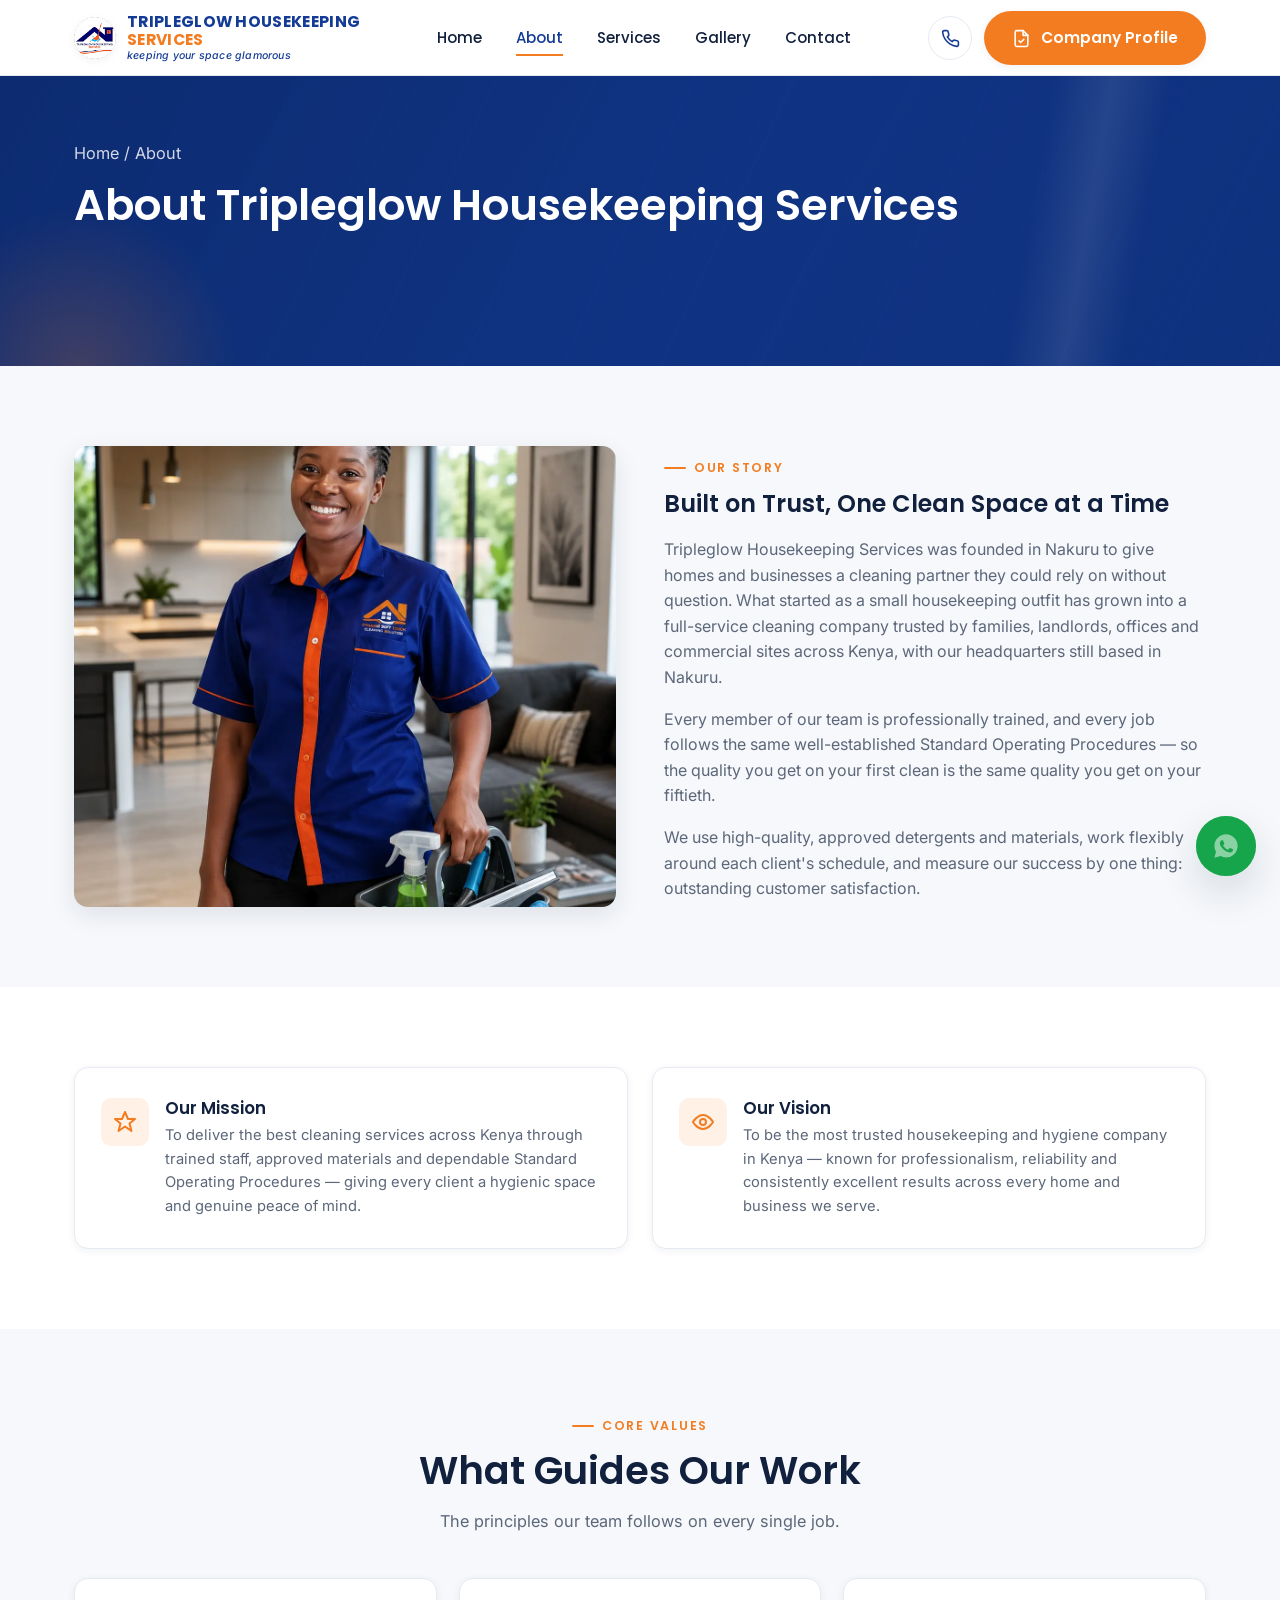
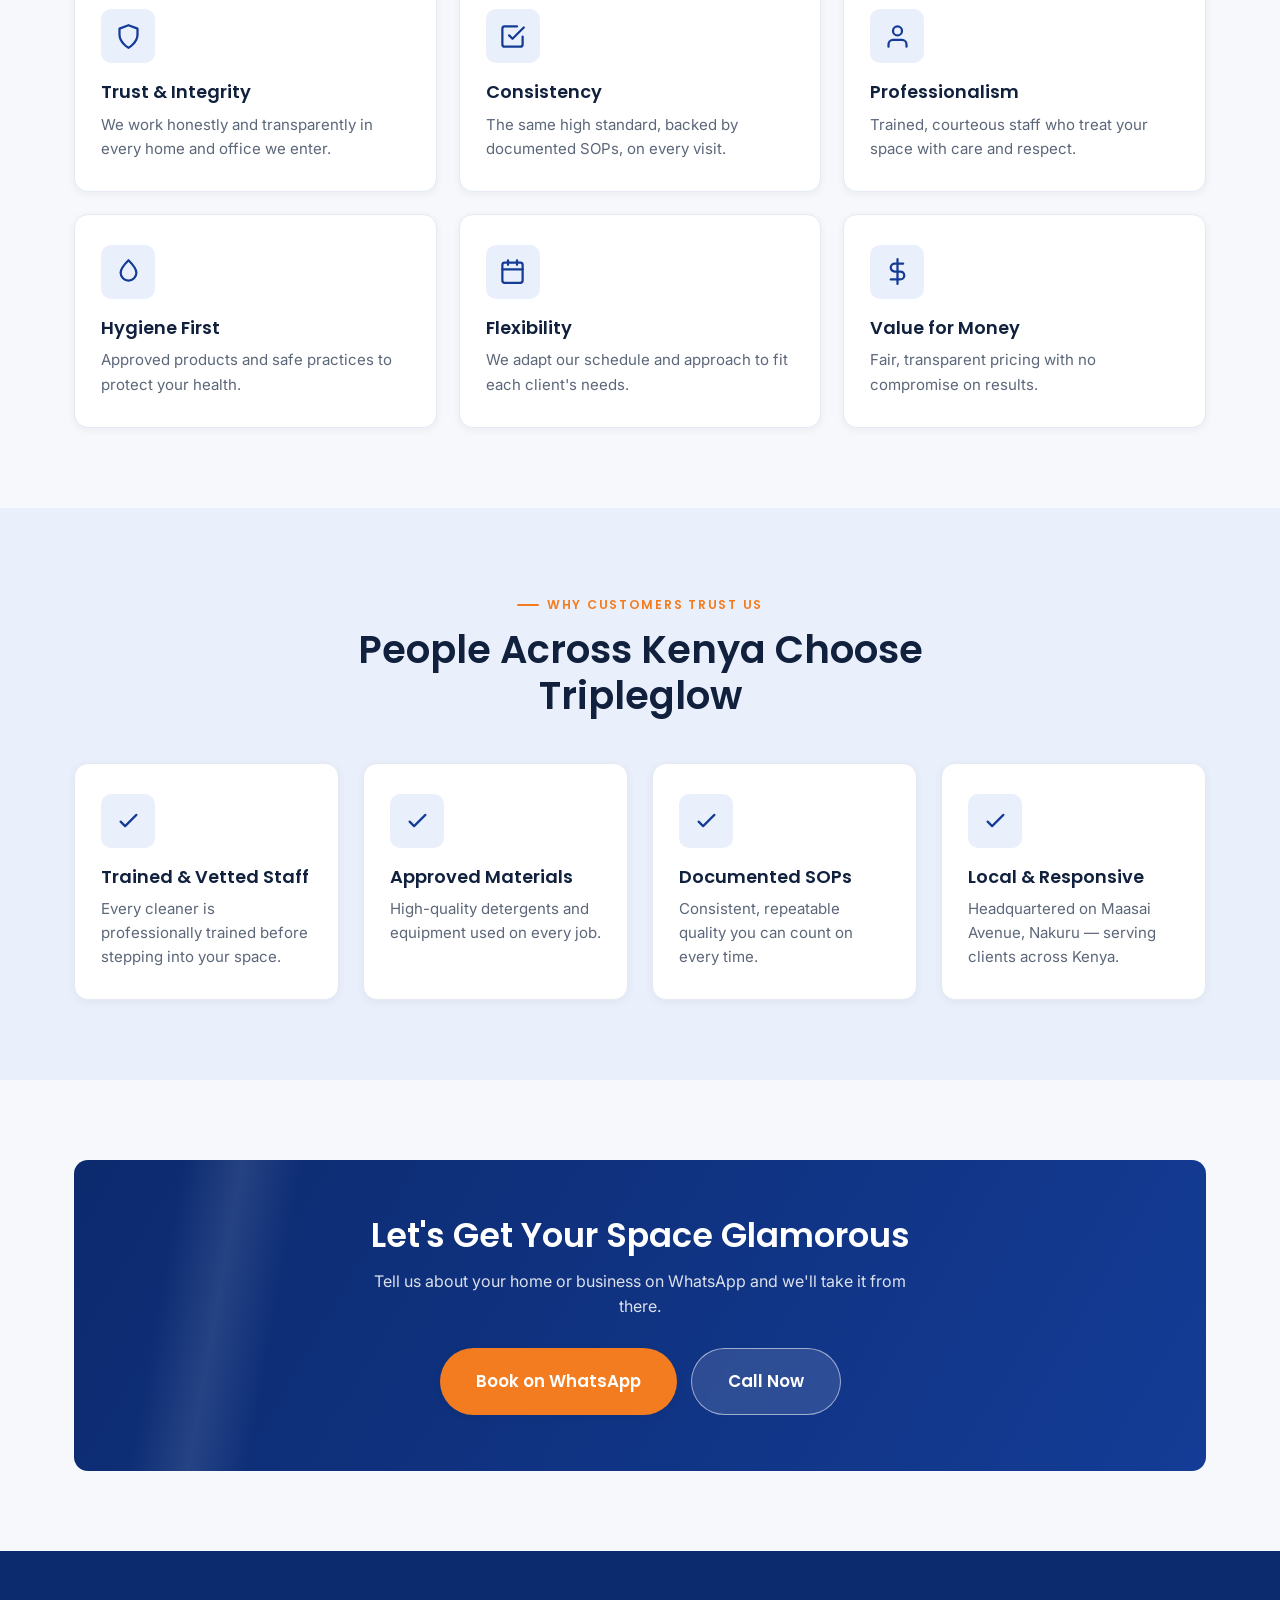
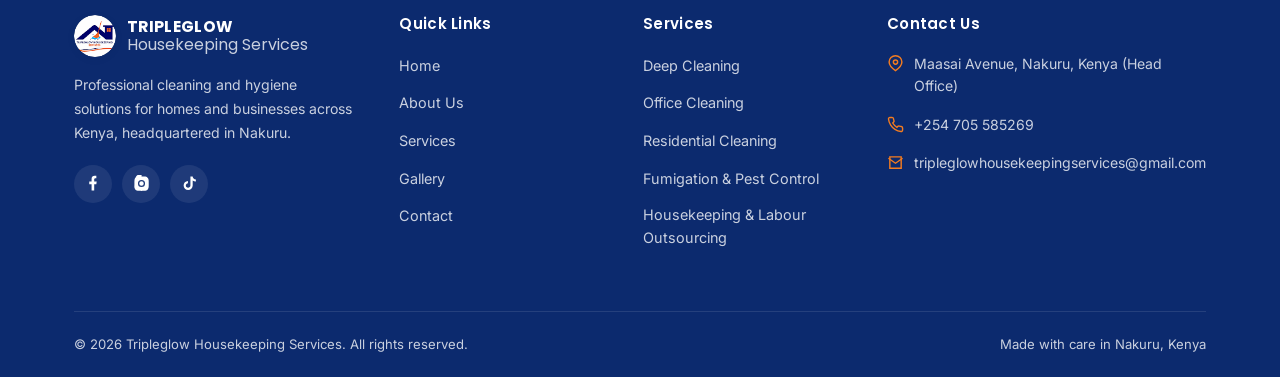
==== commit c018251a: "Update website content and add files" ====
--- a/about.html
+++ b/about.html
@@ -3,8 +3,8 @@
 <head>
 <meta charset="UTF-8">
 <meta name="viewport" content="width=device-width, initial-scale=1.0">
-<title>About Us | Tripleglow Housekeeping Services Nakuru</title>
-<meta name="description" content="Learn about Tripleglow Housekeeping Services — our story, mission, vision and values behind Nakuru's trusted cleaning company.">
+<title>About Us | Tripleglow Housekeeping Services Kenya</title>
+<meta name="description" content="Learn about Tripleglow Housekeeping Services — our story, mission, vision and values behind Kenya's trusted cleaning company, headquartered in Nakuru.">
 <meta name="robots" content="index, follow, max-image-preview:large">
 <meta name="geo.region" content="KE-30">
 <meta name="geo.placename" content="Nakuru">
@@ -12,7 +12,7 @@
 
 <meta property="og:type" content="website">
 <meta property="og:title" content="About Us | Tripleglow Housekeeping Services">
-<meta property="og:description" content="Our story, mission, vision and values — the team behind Nakuru's trusted cleaning company.">
+<meta property="og:description" content="Our story, mission, vision and values — the team behind Kenya's trusted cleaning company, headquartered in Nakuru.">
 <meta property="og:image" content="https://tripleglowhousekeeping.co.ke/assets/images/shared/og-cover.webp">
 <meta property="og:image:width" content="1200">
 <meta property="og:image:height" content="630">
@@ -23,7 +23,7 @@
 
 <meta name="twitter:card" content="summary_large_image">
 <meta name="twitter:title" content="About Us | Tripleglow Housekeeping Services">
-<meta name="twitter:description" content="Our story, mission, vision and values — the team behind Nakuru's trusted cleaning company.">
+<meta name="twitter:description" content="Our story, mission, vision and values — the team behind Kenya's trusted cleaning company, headquartered in Nakuru.">
 <meta name="twitter:image" content="https://tripleglowhousekeeping.co.ke/assets/images/shared/og-cover.webp">
 
 <link rel="icon" href="favicon.ico?v=2" sizes="any">
@@ -61,7 +61,7 @@
   <div class="container nav">
     <a href="index.html" class="brand" aria-label="Tripleglow Housekeeping Services home">
       <span class="brand-mark"><img src="assets/icons/logo.png" alt="Tripleglow Housekeeping Services logo" width="42" height="42" loading="eager"></span>
-      <span class="brand-name"><strong>Tripleglow</strong><span>Housekeeping Services</span></span>
+      <span class="brand-name"><strong>Tripleglow Housekeeping</strong><span class="brand-services">Services</span><span class="brand-slogan">keeping your space glamorous</span></span>
     </a>
     <nav class="nav-links" aria-label="Primary">
       <a href="index.html">Home</a>
@@ -74,9 +74,9 @@
       <a href="tel:+254705585269" class="nav-call" aria-label="Call Tripleglow Housekeeping Services">
         <svg viewBox="0 0 24 24" fill="none" stroke="currentColor" stroke-width="2" stroke-linecap="round" stroke-linejoin="round"><path d="M22 16.92v3a2 2 0 0 1-2.18 2 19.79 19.79 0 0 1-8.63-3.07 19.5 19.5 0 0 1-6-6 19.79 19.79 0 0 1-3.07-8.67A2 2 0 0 1 4.11 2h3a2 2 0 0 1 2 1.72c.127.96.361 1.903.7 2.81a2 2 0 0 1-.45 2.11L8.09 9.91a16 16 0 0 0 6 6l1.27-1.27a2 2 0 0 1 2.11-.45c.907.339 1.85.573 2.81.7A2 2 0 0 1 22 16.92z"/></svg>
       </a>
-      <a href="https://wa.me/254705585269?text=Hello%20Tripleglow%20Housekeeping%20Services,%20I%20would%20like%20to%20request%20a%20quotation%20for%20your%20cleaning%20services." class="btn btn-primary" target="_blank" rel="noopener">
-        <svg viewBox="0 0 24 24" fill="currentColor"><path d="M12.04 2C6.58 2 2.13 6.45 2.13 11.91c0 1.75.46 3.45 1.32 4.95L2.05 22l5.25-1.38a9.9 9.9 0 0 0 4.74 1.21h.01c5.46 0 9.9-4.45 9.9-9.91C21.96 6.45 17.5 2 12.04 2zm5.83 14.11c-.24.68-1.4 1.31-1.93 1.36-.53.06-1 .27-3.32-.7-2.8-1.16-4.6-4-4.74-4.19-.14-.19-1.13-1.51-1.13-2.87 0-1.37.71-2.03.97-2.31.25-.28.55-.35.73-.35.19 0 .37 0 .53.01.17.01.4-.06.62.48.24.58.81 2 .88 2.14.07.14.11.31.02.5-.09.19-.14.31-.28.47-.14.16-.29.36-.42.48-.14.14-.28.28-.12.55.16.28.72 1.19 1.55 1.93 1.06.95 1.96 1.24 2.24 1.38.28.14.44.12.6-.07.16-.19.7-.81.89-1.09.19-.28.37-.23.62-.14.26.09 1.63.77 1.91.91.28.14.46.21.53.33.07.12.07.68-.17 1.36z"/></svg>
-        <span class="cta-label">Book on WhatsApp</span>
+      <a href="files/company-profile.pdf" class="btn btn-primary" target="_blank" rel="noopener">
+        <svg viewBox="0 0 24 24" fill="none" stroke="currentColor" stroke-width="2" stroke-linecap="round" stroke-linejoin="round"><path d="M14 2H6a2 2 0 0 0-2 2v16a2 2 0 0 0 2 2h12a2 2 0 0 0 2-2V8z"/><path d="M14 2v6h6"/><path d="M9 15l2 2 4-4"/></svg>
+        <span class="cta-label">Company Profile</span>
       </a>
     </div>
     <button class="hamburger" aria-label="Open menu" aria-expanded="false"><span></span><span></span><span></span></button>
@@ -103,7 +103,7 @@
     <div class="container">
       <p class="breadcrumb"><a href="index.html">Home</a> / About</p>
       <h1>About Tripleglow Housekeeping Services</h1>
-      <p>Nakuru's dedicated team for hygienic, reliable and professional cleaning — built on trained people and proven process.</p>
+      <p>Kenya's dedicated cleaning team, headquartered in Nakuru — built on trained people and proven process.</p>
     </div>
   </section>
 
@@ -116,7 +116,7 @@
       <div class="reveal">
         <span class="eyebrow">Our Story</span>
         <h2 style="margin-bottom:18px;">Built on Trust, One Clean Space at a Time</h2>
-        <p style="color:var(--grey); margin-bottom:16px;">Tripleglow Housekeeping Services was founded to give homes and businesses across Nakuru County a cleaning partner they could rely on without question. What started as a small housekeeping outfit has grown into a full-service cleaning company trusted by families, landlords, offices and commercial sites throughout the region.</p>
+        <p style="color:var(--grey); margin-bottom:16px;">Tripleglow Housekeeping Services was founded in Nakuru to give homes and businesses a cleaning partner they could rely on without question. What started as a small housekeeping outfit has grown into a full-service cleaning company trusted by families, landlords, offices and commercial sites across Kenya, with our headquarters still based in Nakuru.</p>
         <p style="color:var(--grey); margin-bottom:16px;">Every member of our team is professionally trained, and every job follows the same well-established Standard Operating Procedures — so the quality you get on your first clean is the same quality you get on your fiftieth.</p>
         <p style="color:var(--grey);">We use high-quality, approved detergents and materials, work flexibly around each client's schedule, and measure our success by one thing: outstanding customer satisfaction.</p>
       </div>
@@ -131,14 +131,14 @@
           <span class="icon-wrap"><svg viewBox="0 0 24 24" fill="none" stroke="currentColor" stroke-width="2" stroke-linecap="round" stroke-linejoin="round"><path d="M12 2l3 7h7l-5.5 4.5L18.5 21 12 16.5 5.5 21l2-7.5L2 9h7z"/></svg></span>
           <div>
             <h3>Our Mission</h3>
-            <p>To deliver the best cleaning services in Nakuru County through trained staff, approved materials and dependable Standard Operating Procedures — giving every client a hygienic space and genuine peace of mind.</p>
+            <p>To deliver the best cleaning services across Kenya through trained staff, approved materials and dependable Standard Operating Procedures — giving every client a hygienic space and genuine peace of mind.</p>
           </div>
         </div>
         <div class="card reveal mv-card">
           <span class="icon-wrap"><svg viewBox="0 0 24 24" fill="none" stroke="currentColor" stroke-width="2" stroke-linecap="round" stroke-linejoin="round"><circle cx="12" cy="12" r="3"/><path d="M2 12s4-7 10-7 10 7 10 7-4 7-10 7-10-7-10-7z"/></svg></span>
           <div>
             <h3>Our Vision</h3>
-            <p>To be the most trusted housekeeping and hygiene company in Nakuru County — known for professionalism, reliability and consistently excellent results across every home and business we serve.</p>
+            <p>To be the most trusted housekeeping and hygiene company in Kenya — known for professionalism, reliability and consistently excellent results across every home and business we serve.</p>
           </div>
         </div>
       </div>
@@ -193,7 +193,7 @@
     <div class="container">
       <div class="section-head center reveal">
         <span class="eyebrow">Why Customers Trust Us</span>
-        <h2>People Across Nakuru Choose Tripleglow</h2>
+        <h2>People Across Kenya Choose Tripleglow</h2>
       </div>
       <div class="grid grid-4">
         <div class="card reveal">
@@ -214,7 +214,7 @@
         <div class="card reveal">
           <span class="card-icon"><svg viewBox="0 0 24 24" fill="none" stroke="currentColor" stroke-width="2" stroke-linecap="round" stroke-linejoin="round"><path d="M5 13l4 4L19 7"/></svg></span>
           <h3>Local &amp; Responsive</h3>
-          <p>Based on Maasai Avenue, Nakuru — quick to respond, easy to reach.</p>
+          <p>Headquartered on Maasai Avenue, Nakuru — serving clients across Kenya.</p>
         </div>
       </div>
     </div>
@@ -224,7 +224,7 @@
     <div class="container">
       <div class="cta-band reveal">
         <div class="inner">
-          <h2>Let's Get Your Space Sparkling</h2>
+          <h2>Let's Get Your Space Glamorous</h2>
           <p>Tell us about your home or business on WhatsApp and we'll take it from there.</p>
           <div class="actions">
             <a href="https://wa.me/254705585269?text=Hello%20Tripleglow%20Housekeeping%20Services,%20I%20would%20like%20to%20request%20a%20quotation%20for%20your%20cleaning%20services." class="btn btn-primary btn-lg" target="_blank" rel="noopener">Book on WhatsApp</a>
@@ -245,7 +245,7 @@
           <span class="brand-mark"><img src="assets/icons/logo.png" alt="Tripleglow Housekeeping Services logo" width="42" height="42" loading="eager"></span>
           <span class="brand-name"><strong>Tripleglow</strong><span>Housekeeping Services</span></span>
         </a>
-        <p class="desc">Professional cleaning and hygiene solutions for homes and businesses across Nakuru County.</p>
+        <p class="desc">Professional cleaning and hygiene solutions for homes and businesses across Kenya, headquartered in Nakuru.</p>
         <div class="footer-social">
           <a href="https://facebook.com/tripleglowhousekeeping" target="_blank" rel="noopener" aria-label="Facebook"><svg viewBox="0 0 24 24" fill="currentColor"><path d="M13 22v-9h3l.5-4H13V6.5c0-1.16.32-1.95 2-1.95H16V1.09C15.7 1.05 14.68 1 13.5 1 11 1 9.3 2.49 9.3 5.2V9H6v4h3.3v9z"/></svg></a>
           <a href="https://instagram.com/tripleglowhousekeeping" target="_blank" rel="noopener" aria-label="Instagram"><svg viewBox="0 0 24 24" fill="currentColor"><path d="M12 2c2.7 0 3 .01 4.12.06 1.11.05 1.87.23 2.53.48.68.27 1.26.62 1.83 1.19.57.57.92 1.15 1.19 1.83.25.66.43 1.42.48 2.53.05 1.12.06 1.42.06 4.12s-.01 3-.06 4.12c-.05 1.11-.23 1.87-.48 2.53a5.1 5.1 0 0 1-1.19 1.83 5.1 5.1 0 0 1-1.83 1.19c-.66.25-1.42.43-2.53.48-1.12.05-1.42.06-4.12.06s-3-.01-4.12-.06c-1.11-.05-1.87-.23-2.53-.48a5.1 5.1 0 0 1-1.83-1.19 5.1 5.1 0 0 1-1.19-1.83c-.25-.66-.43-1.42-.48-2.53C2.01 15 2 14.7 2 12s.01-3 .06-4.12c.05-1.11.23-1.87.48-2.53.27-.68.62-1.26 1.19-1.83A5.1 5.1 0 0 1 5.56.54C6.22.29 6.98.11 8.09.06 9.21.01 9.5 0 12.2 0zm0 5a5 5 0 1 0 0 10 5 5 0 0 0 0-10zm0 8.2a3.2 3.2 0 1 1 0-6.4 3.2 3.2 0 0 1 0 6.4zm5.2-8.4a1.17 1.17 0 1 1 0-2.34 1.17 1.17 0 0 1 0 2.34z"/></svg></a>
@@ -268,14 +268,14 @@
           <li><a href="services.html#deep-cleaning">Deep Cleaning</a></li>
           <li><a href="services.html#office-cleaning">Office Cleaning</a></li>
           <li><a href="services.html#residential-cleaning">Residential Cleaning</a></li>
-          <li><a href="services.html#fumigation">Fumigation</a></li>
-          <li><a href="services.html#pest-control">Pest Control</a></li>
+          <li><a href="services.html#fumigation">Fumigation & Pest Control</a></li>
+          <li><a href="services.html#housekeeping-labour-outsourcing">Housekeeping & Labour Outsourcing</a></li>
         </ul>
       </div>
       <div class="reveal">
         <h4>Contact Us</h4>
         <ul class="footer-contact">
-          <li><svg viewBox="0 0 24 24" fill="none" stroke="currentColor" stroke-width="2"><path d="M21 10c0 6-9 12-9 12S3 16 3 10a9 9 0 0 1 18 0z"/><circle cx="12" cy="10" r="3"/></svg><span>Maasai Avenue, Nakuru, Kenya</span></li>
+          <li><svg viewBox="0 0 24 24" fill="none" stroke="currentColor" stroke-width="2"><path d="M21 10c0 6-9 12-9 12S3 16 3 10a9 9 0 0 1 18 0z"/><circle cx="12" cy="10" r="3"/></svg><span>Maasai Avenue, Nakuru, Kenya (Head Office)</span></li>
           <li><svg viewBox="0 0 24 24" fill="none" stroke="currentColor" stroke-width="2"><path d="M22 16.92v3a2 2 0 0 1-2.18 2 19.79 19.79 0 0 1-8.63-3.07 19.5 19.5 0 0 1-6-6A19.79 19.79 0 0 1 2.12 4.18 2 2 0 0 1 4.11 2h3a2 2 0 0 1 2 1.72c.127.96.361 1.903.7 2.81a2 2 0 0 1-.45 2.11L8.09 9.91a16 16 0 0 0 6 6l1.27-1.27a2 2 0 0 1 2.11-.45c.907.339 1.85.573 2.81.7A2 2 0 0 1 22 16.92z"/></svg><a href="tel:+254705585269">+254 705 585269</a></li>
           <li><svg viewBox="0 0 24 24" fill="none" stroke="currentColor" stroke-width="2"><path d="M4 4h16v16H4z"/><path d="M22 6l-10 7L2 6"/></svg><a href="mailto:tripleglowhousekeepingservices@gmail.com">tripleglowhousekeepingservices@gmail.com</a></li>
         </ul>
--- a/css/style.css
+++ b/css/style.css
@@ -186,9 +186,13 @@
   flex: none;
 }
 .brand-mark img{ width: 100%; height: 100%; object-fit: cover; display: block; }
-.brand-name{ display: flex; flex-direction: column; line-height: 1.1; }
-.brand-name strong{ font-size: 1.05rem; font-weight: 700; color: var(--ink); }
-.brand-name span{ font-size: 0.66rem; letter-spacing: 0.08em; color: var(--orange); font-weight: 600; text-transform: uppercase; }
+.brand-name{ display: flex; flex-direction: column; line-height: 1.15; }
+.brand-name strong{ font-size: 0.98rem; font-weight: 700; color: var(--blue); text-transform: uppercase; letter-spacing: 0.02em; }
+.brand-name .brand-services{ font-size: 0.98rem; font-weight: 700; color: var(--orange); text-transform: uppercase; letter-spacing: 0.02em; }
+.brand-name .brand-slogan{
+  font-family: var(--font-body); font-style: italic; font-weight: 500;
+  font-size: 0.66rem; letter-spacing: 0.02em; color: var(--blue); text-transform: none; margin-top: 1px;
+}
 
 .nav-links{ display: flex; align-items: center; gap: 34px; }
 .nav-links a{
@@ -265,7 +269,7 @@
 
 /* Very small phones: a touch more breathing room in the header row */
 @media (max-width: 380px){
-  .brand-name span{ display: none; } /* drop the "Housekeeping Services" subline, keep "Tripleglow" */
+  .brand-name .brand-slogan{ display: none; } /* drop the "keeping your space glamorous" slogan on very small phones */
 }
 
 /* ---------- Hero ---------- */
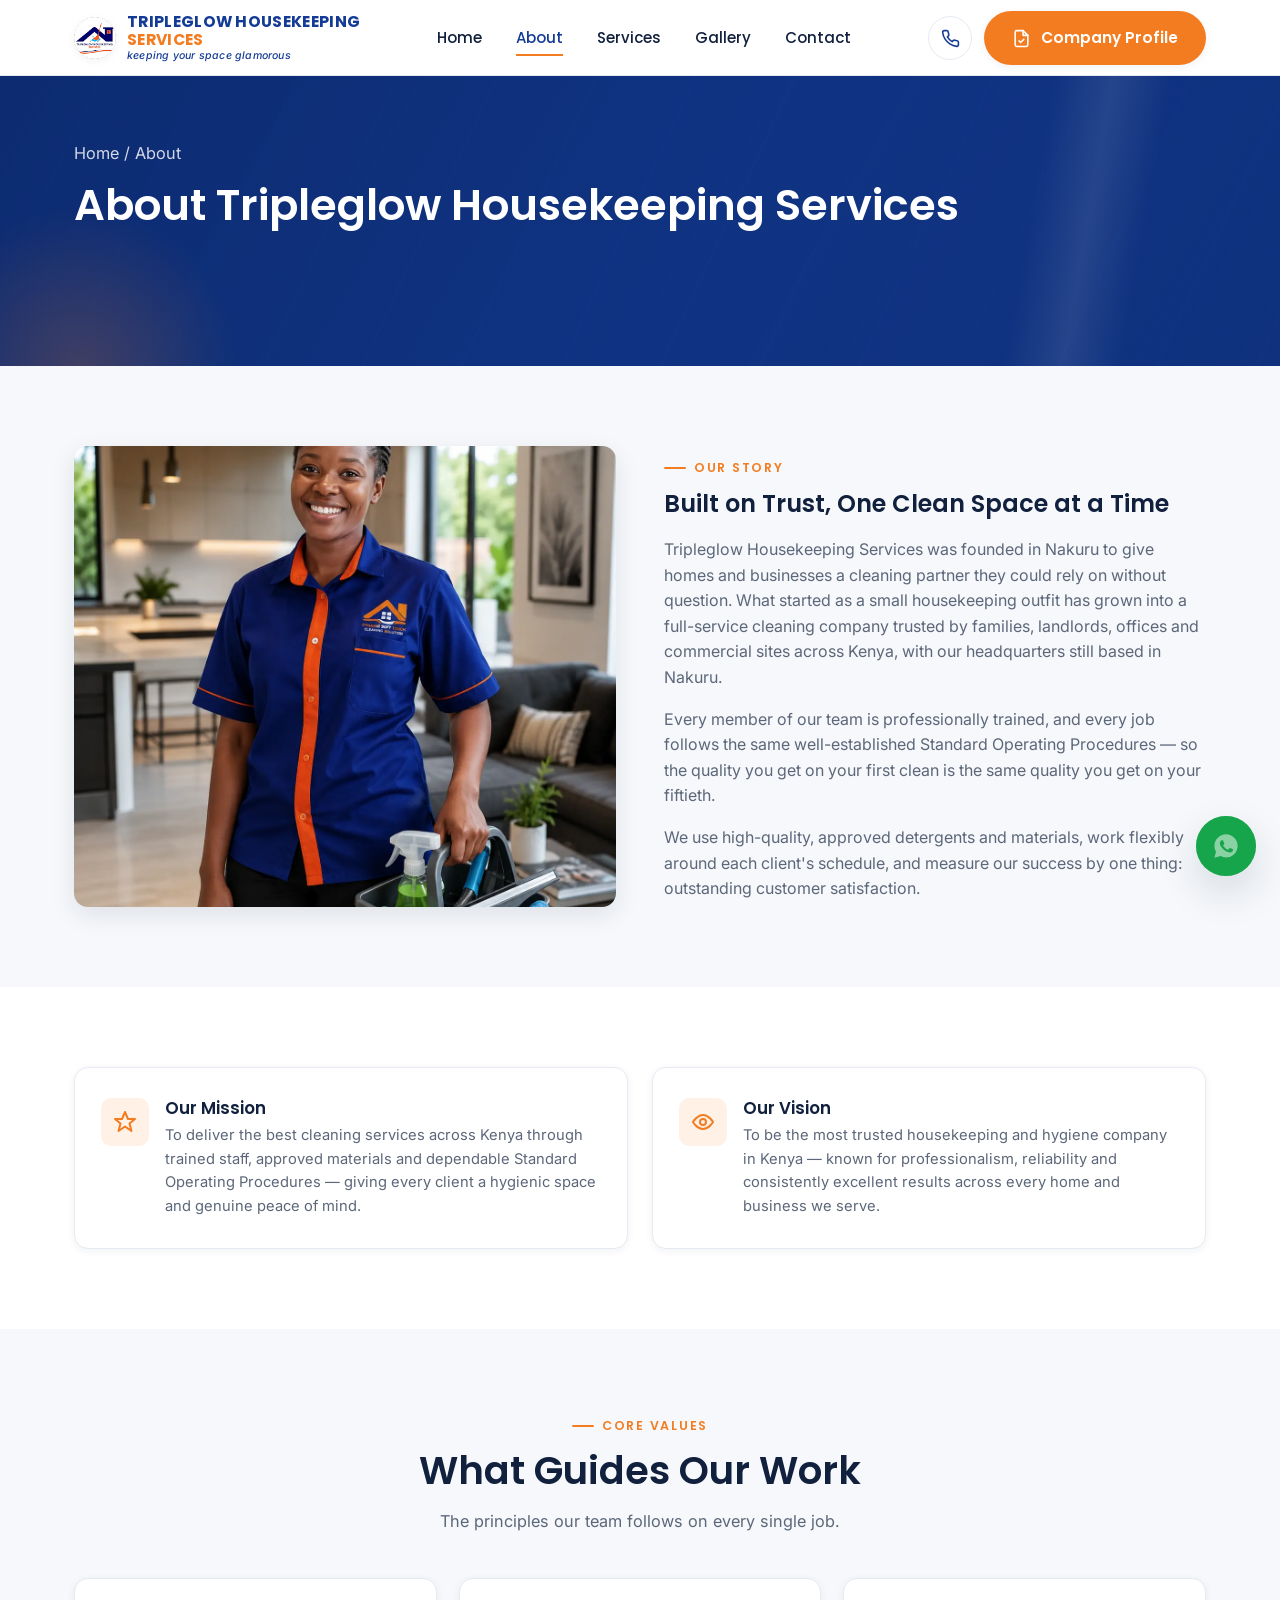
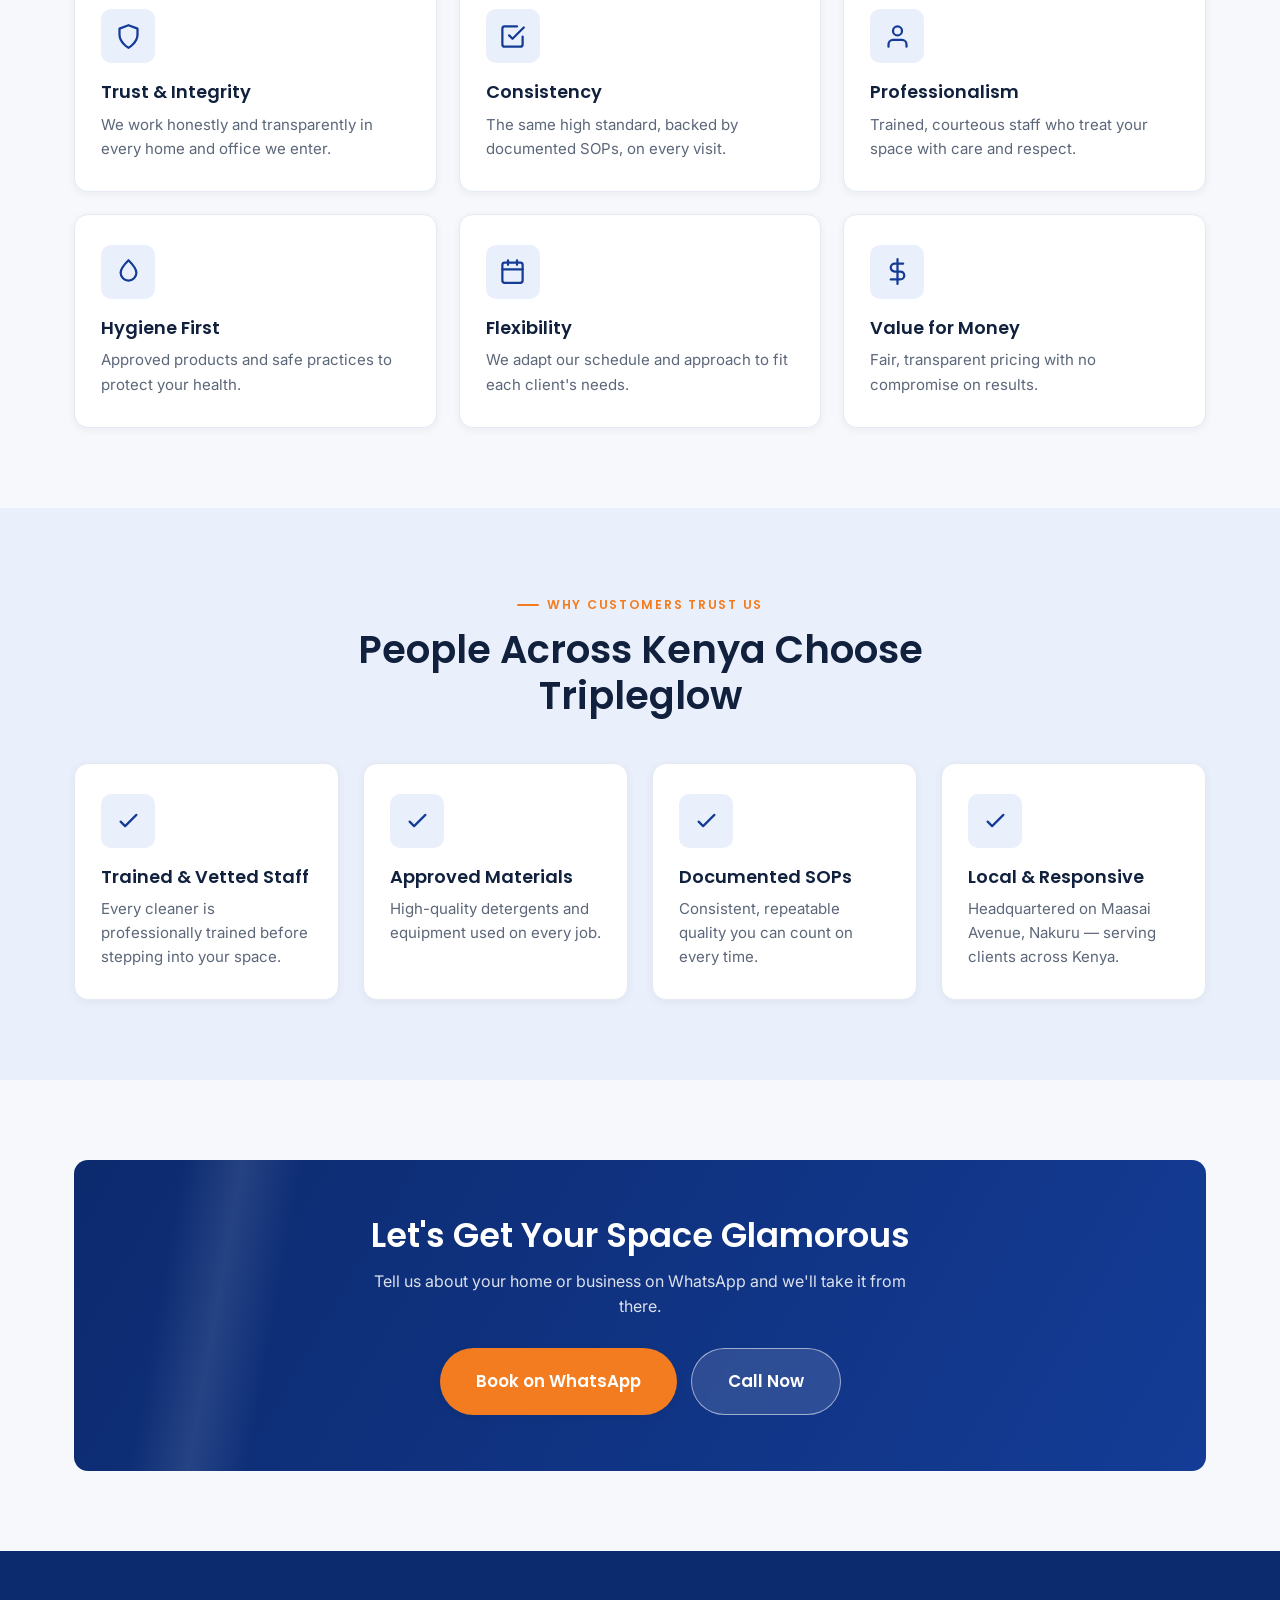
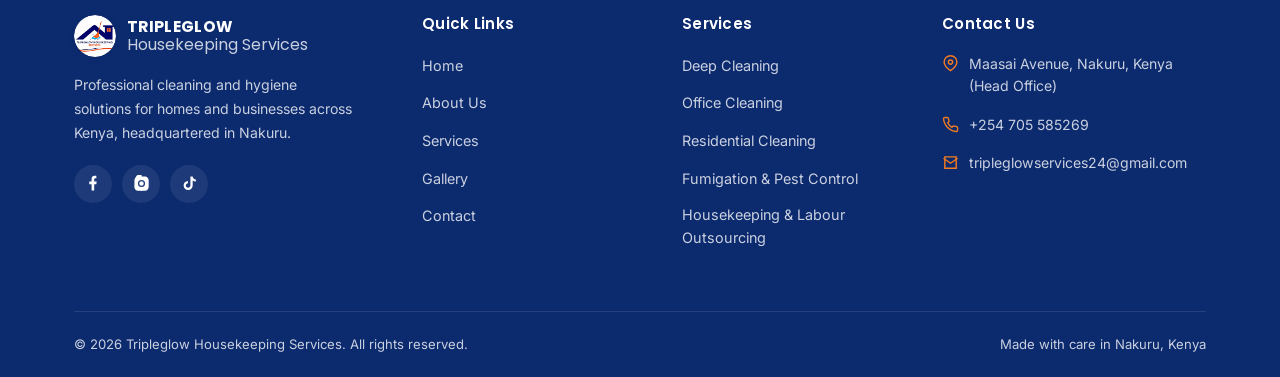
==== commit 66471893: "Update website content" ====
--- a/about.html
+++ b/about.html
@@ -96,6 +96,7 @@
 
   <section class="page-banner">
     <div class="page-banner-bg" aria-hidden="true">
+      <div class="banner-bg-slide" style="background-image:url('assets/images/about/about-banner-3.webp')"></div>
       <div class="banner-bg-slide" style="background-image:url('assets/images/about/about-banner-1.webp')"></div>
       <div class="banner-bg-slide" style="background-image:url('assets/images/about/about-banner-2.webp')"></div>
     </div>
@@ -277,7 +278,7 @@
         <ul class="footer-contact">
           <li><svg viewBox="0 0 24 24" fill="none" stroke="currentColor" stroke-width="2"><path d="M21 10c0 6-9 12-9 12S3 16 3 10a9 9 0 0 1 18 0z"/><circle cx="12" cy="10" r="3"/></svg><span>Maasai Avenue, Nakuru, Kenya (Head Office)</span></li>
           <li><svg viewBox="0 0 24 24" fill="none" stroke="currentColor" stroke-width="2"><path d="M22 16.92v3a2 2 0 0 1-2.18 2 19.79 19.79 0 0 1-8.63-3.07 19.5 19.5 0 0 1-6-6A19.79 19.79 0 0 1 2.12 4.18 2 2 0 0 1 4.11 2h3a2 2 0 0 1 2 1.72c.127.96.361 1.903.7 2.81a2 2 0 0 1-.45 2.11L8.09 9.91a16 16 0 0 0 6 6l1.27-1.27a2 2 0 0 1 2.11-.45c.907.339 1.85.573 2.81.7A2 2 0 0 1 22 16.92z"/></svg><a href="tel:+254705585269">+254 705 585269</a></li>
-          <li><svg viewBox="0 0 24 24" fill="none" stroke="currentColor" stroke-width="2"><path d="M4 4h16v16H4z"/><path d="M22 6l-10 7L2 6"/></svg><a href="mailto:tripleglowhousekeepingservices@gmail.com">tripleglowhousekeepingservices@gmail.com</a></li>
+          <li><svg viewBox="0 0 24 24" fill="none" stroke="currentColor" stroke-width="2"><path d="M4 4h16v16H4z"/><path d="M22 6l-10 7L2 6"/></svg><a href="mailto:tripleglowservices24@gmail.com">tripleglowservices24@gmail.com</a></li>
         </ul>
       </div>
     </div>
--- a/css/style.css
+++ b/css/style.css
@@ -279,7 +279,7 @@
   background: #0c2a6e; /* fallback shown while the background photos load */
 }
 
-/* 5-image alternating background slideshow (Ken Burns crossfade) */
+/* 8-image alternating background slideshow (Ken Burns crossfade) */
 .hero-bg{ position: absolute; inset: 0; z-index: 0; overflow: hidden; }
 .hero-bg-slide{
   position: absolute; inset: 0;
@@ -289,10 +289,13 @@
   will-change: opacity, transform;
 }
 .hero-bg-slide:nth-child(1){ animation-delay: 0s; }
-.hero-bg-slide:nth-child(2){ animation-delay: -4.4s; }
-.hero-bg-slide:nth-child(3){ animation-delay: -8.8s; }
-.hero-bg-slide:nth-child(4){ animation-delay: -13.2s; }
-.hero-bg-slide:nth-child(5){ animation-delay: -17.6s; }
+.hero-bg-slide:nth-child(2){ animation-delay: -2.75s; }
+.hero-bg-slide:nth-child(3){ animation-delay: -5.5s; }
+.hero-bg-slide:nth-child(4){ animation-delay: -8.25s; }
+.hero-bg-slide:nth-child(5){ animation-delay: -11s; }
+.hero-bg-slide:nth-child(6){ animation-delay: -13.75s; }
+.hero-bg-slide:nth-child(7){ animation-delay: -16.5s; }
+.hero-bg-slide:nth-child(8){ animation-delay: -19.25s; }
 @keyframes hero-kenburns{
   0%    { opacity: 0; transform: scale(1); }
   3%    { opacity: 1; }
@@ -397,7 +400,7 @@
   background: var(--blue-dark); /* fallback shown while the background photos load */
 }
 
-/* 2-image alternating background slideshow (Ken Burns crossfade) */
+/* 3-image alternating background slideshow (Ken Burns crossfade) */
 .page-banner-bg{ position: absolute; inset: 0; z-index: 0; overflow: hidden; }
 .banner-bg-slide{
   position: absolute; inset: 0;
@@ -407,7 +410,8 @@
   will-change: opacity, transform;
 }
 .banner-bg-slide:nth-child(1){ animation-delay: 0s; }
-.banner-bg-slide:nth-child(2){ animation-delay: -8s; }
+.banner-bg-slide:nth-child(2){ animation-delay: -5.33s; }
+.banner-bg-slide:nth-child(3){ animation-delay: -10.67s; }
 @keyframes banner-kenburns{
   0%    { opacity: 0; transform: scale(1); }
   4%    { opacity: 1; }
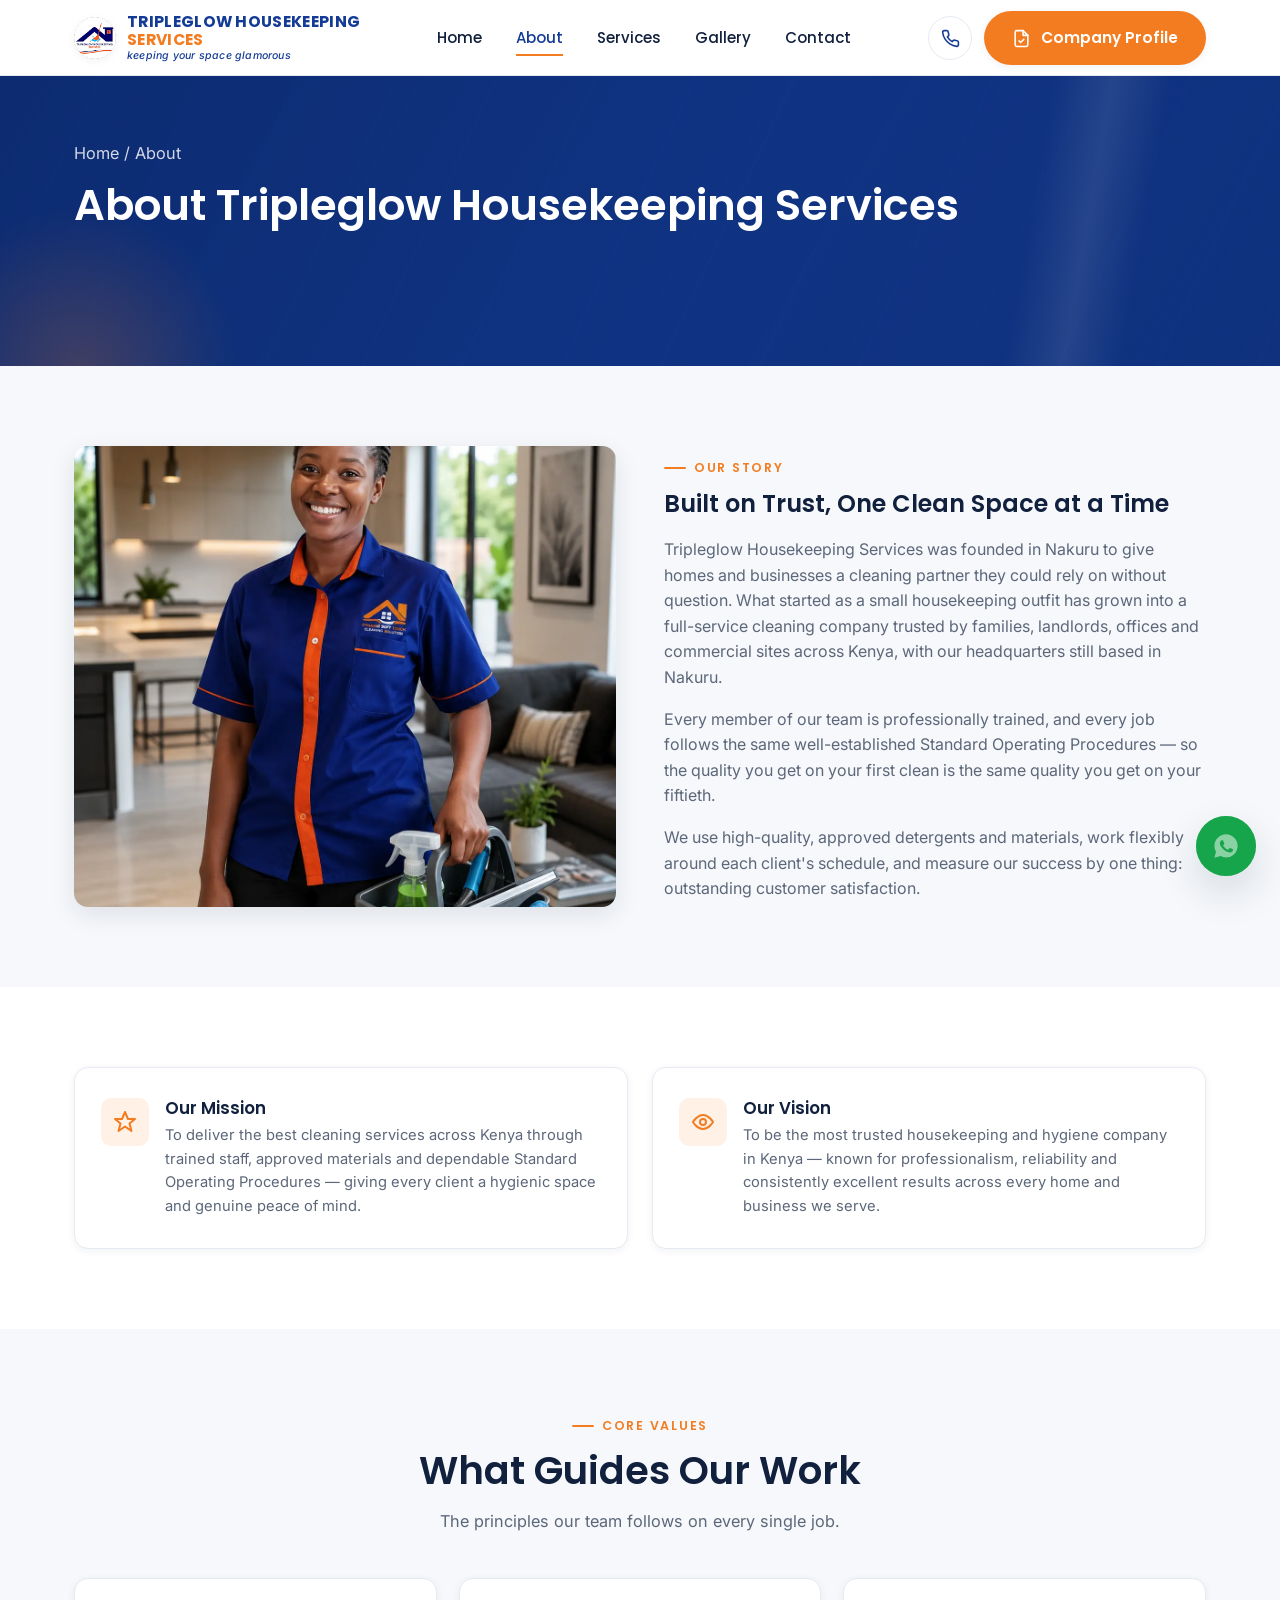
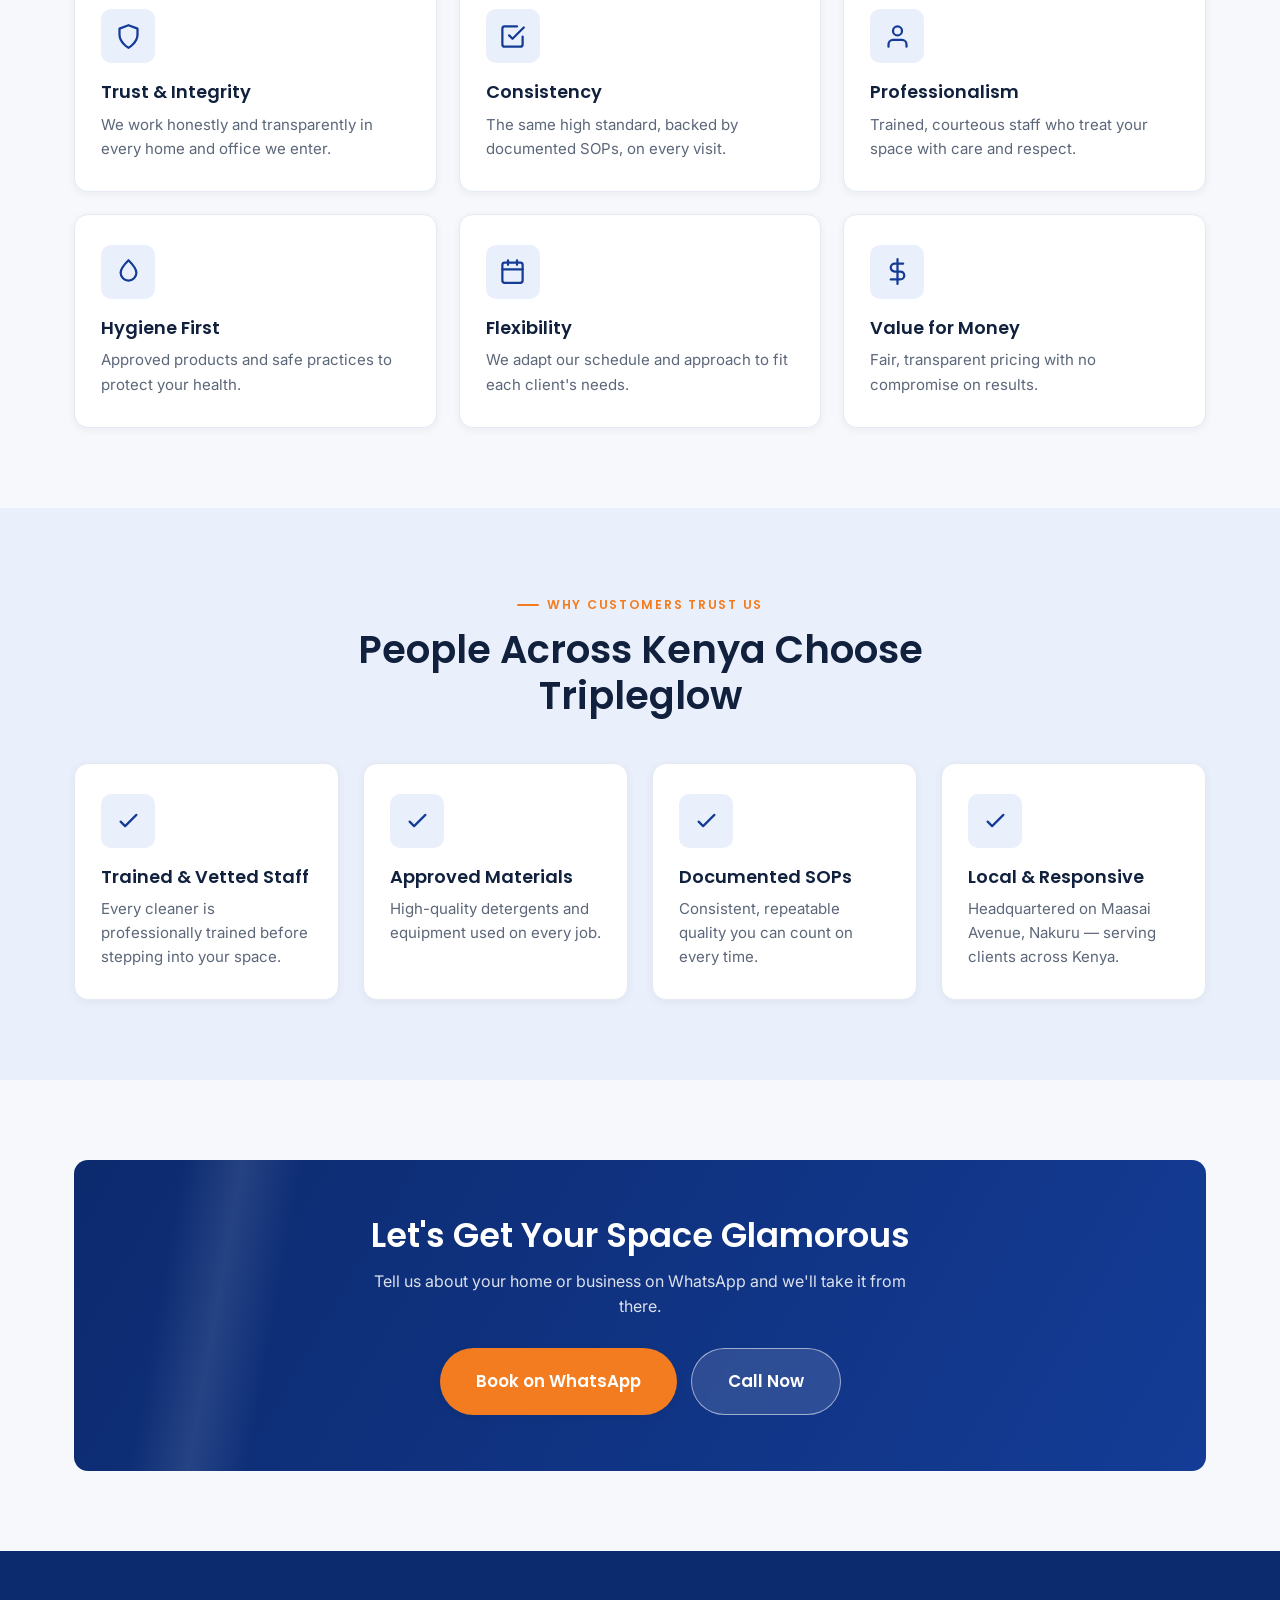
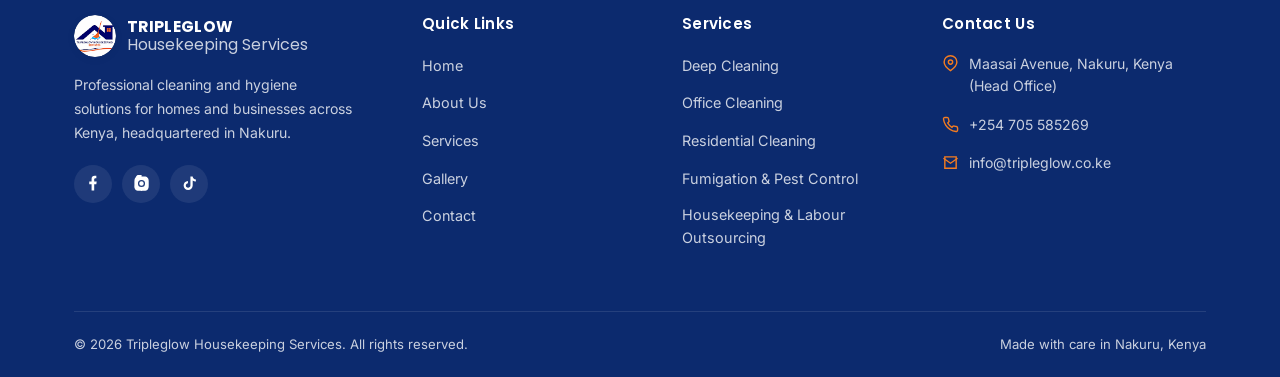
==== commit a98143d2: "Update contact email to info@tripleglow.co.ke" ====
--- a/about.html
+++ b/about.html
@@ -8,23 +8,23 @@
 <meta name="robots" content="index, follow, max-image-preview:large">
 <meta name="geo.region" content="KE-30">
 <meta name="geo.placename" content="Nakuru">
-<link rel="canonical" href="https://tripleglowhousekeeping.co.ke/about.html">
+<link rel="canonical" href="https://tripleglow.co.ke/about.html">
 
 <meta property="og:type" content="website">
 <meta property="og:title" content="About Us | Tripleglow Housekeeping Services">
 <meta property="og:description" content="Our story, mission, vision and values — the team behind Kenya's trusted cleaning company, headquartered in Nakuru.">
-<meta property="og:image" content="https://tripleglowhousekeeping.co.ke/assets/images/shared/og-cover.webp">
+<meta property="og:image" content="https://tripleglow.co.ke/assets/images/shared/og-cover.webp">
 <meta property="og:image:width" content="1200">
 <meta property="og:image:height" content="630">
 <meta property="og:image:alt" content="Tripleglow Housekeeping Services — professional cleaning in Nakuru, Kenya">
-<meta property="og:url" content="https://tripleglowhousekeeping.co.ke/about.html">
+<meta property="og:url" content="https://tripleglow.co.ke/about.html">
 <meta property="og:locale" content="en_KE">
 <meta property="og:site_name" content="Tripleglow Housekeeping Services">
 
 <meta name="twitter:card" content="summary_large_image">
 <meta name="twitter:title" content="About Us | Tripleglow Housekeeping Services">
 <meta name="twitter:description" content="Our story, mission, vision and values — the team behind Kenya's trusted cleaning company, headquartered in Nakuru.">
-<meta name="twitter:image" content="https://tripleglowhousekeeping.co.ke/assets/images/shared/og-cover.webp">
+<meta name="twitter:image" content="https://tripleglow.co.ke/assets/images/shared/og-cover.webp">
 
 <link rel="icon" href="favicon.ico?v=2" sizes="any">
 <link rel="icon" href="assets/icons/logo.png?v=2" type="image/png">
@@ -32,15 +32,15 @@
 <link rel="preconnect" href="https://fonts.googleapis.com">
 <link rel="preconnect" href="https://fonts.gstatic.com" crossorigin>
 <link href="https://fonts.googleapis.com/css2?family=Poppins:wght@500;600;700&family=Inter:wght@400;500;600&display=swap" rel="stylesheet">
-<link rel="stylesheet" href="css/style.css">
+<link rel="stylesheet" href="css/style.css?v=2">
 
 <script type="application/ld+json">
 {
   "@context": "https://schema.org",
   "@type": "BreadcrumbList",
   "itemListElement": [
-    { "@type": "ListItem", "position": 1, "name": "Home", "item": "https://tripleglowhousekeeping.co.ke/" },
-    { "@type": "ListItem", "position": 2, "name": "About", "item": "https://tripleglowhousekeeping.co.ke/about.html" }
+    { "@type": "ListItem", "position": 1, "name": "Home", "item": "https://tripleglow.co.ke/" },
+    { "@type": "ListItem", "position": 2, "name": "About", "item": "https://tripleglow.co.ke/about.html" }
   ]
 }
 </script>
@@ -278,7 +278,7 @@
         <ul class="footer-contact">
           <li><svg viewBox="0 0 24 24" fill="none" stroke="currentColor" stroke-width="2"><path d="M21 10c0 6-9 12-9 12S3 16 3 10a9 9 0 0 1 18 0z"/><circle cx="12" cy="10" r="3"/></svg><span>Maasai Avenue, Nakuru, Kenya (Head Office)</span></li>
           <li><svg viewBox="0 0 24 24" fill="none" stroke="currentColor" stroke-width="2"><path d="M22 16.92v3a2 2 0 0 1-2.18 2 19.79 19.79 0 0 1-8.63-3.07 19.5 19.5 0 0 1-6-6A19.79 19.79 0 0 1 2.12 4.18 2 2 0 0 1 4.11 2h3a2 2 0 0 1 2 1.72c.127.96.361 1.903.7 2.81a2 2 0 0 1-.45 2.11L8.09 9.91a16 16 0 0 0 6 6l1.27-1.27a2 2 0 0 1 2.11-.45c.907.339 1.85.573 2.81.7A2 2 0 0 1 22 16.92z"/></svg><a href="tel:+254705585269">+254 705 585269</a></li>
-          <li><svg viewBox="0 0 24 24" fill="none" stroke="currentColor" stroke-width="2"><path d="M4 4h16v16H4z"/><path d="M22 6l-10 7L2 6"/></svg><a href="mailto:tripleglowservices24@gmail.com">tripleglowservices24@gmail.com</a></li>
+          <li><svg viewBox="0 0 24 24" fill="none" stroke="currentColor" stroke-width="2"><path d="M4 4h16v16H4z"/><path d="M22 6l-10 7L2 6"/></svg><a href="mailto:info@tripleglow.co.ke">info@tripleglow.co.ke</a></li>
         </ul>
       </div>
     </div>
--- a/css/style.css
+++ b/css/style.css
@@ -248,10 +248,12 @@
 .mobile-panel a:nth-child(5){ transition-delay: .32s; }
 .mobile-panel a.active{ color: var(--blue); }
 .mobile-panel .btn{
+  display: flex; align-items: center; justify-content: center; text-align: center;
   margin-top: 24px; opacity: 0; transform: translateX(28px);
   transition: opacity .45s var(--ease-out-expo) .38s, transform .45s var(--ease-out-expo) .38s;
 }
 .mobile-panel.open .btn{ opacity: 1; transform: translateX(0); }
+.mobile-panel .btn + .btn{ margin-top: 14px; }
 
 /* Dimmed, blurred backdrop behind the drawer (toggled via body.nav-open in js/main.js) */
 body.nav-open::after{
@@ -279,14 +281,18 @@
   background: #0c2a6e; /* fallback shown while the background photos load */
 }
 
-/* 8-image alternating background slideshow (Ken Burns crossfade) */
+/* 10-image alternating background slideshow (Ken Burns crossfade) */
 .hero-bg{ position: absolute; inset: 0; z-index: 0; overflow: hidden; }
 .hero-bg-slide{
   position: absolute; inset: 0;
+  background-image: var(--bg-mobile);
   background-size: cover; background-position: center;
   opacity: 0; transform: scale(1);
-  animation: hero-kenburns 22s infinite;
+  animation: hero-kenburns 27.5s infinite;
   will-change: opacity, transform;
+}
+@media (min-width: 901px){
+  .hero-bg-slide{ background-image: var(--bg-desktop); }
 }
 .hero-bg-slide:nth-child(1){ animation-delay: 0s; }
 .hero-bg-slide:nth-child(2){ animation-delay: -2.75s; }
@@ -296,6 +302,8 @@
 .hero-bg-slide:nth-child(6){ animation-delay: -13.75s; }
 .hero-bg-slide:nth-child(7){ animation-delay: -16.5s; }
 .hero-bg-slide:nth-child(8){ animation-delay: -19.25s; }
+.hero-bg-slide:nth-child(9){ animation-delay: -22s; }
+.hero-bg-slide:nth-child(10){ animation-delay: -24.75s; }
 @keyframes hero-kenburns{
   0%    { opacity: 0; transform: scale(1); }
   3%    { opacity: 1; }
